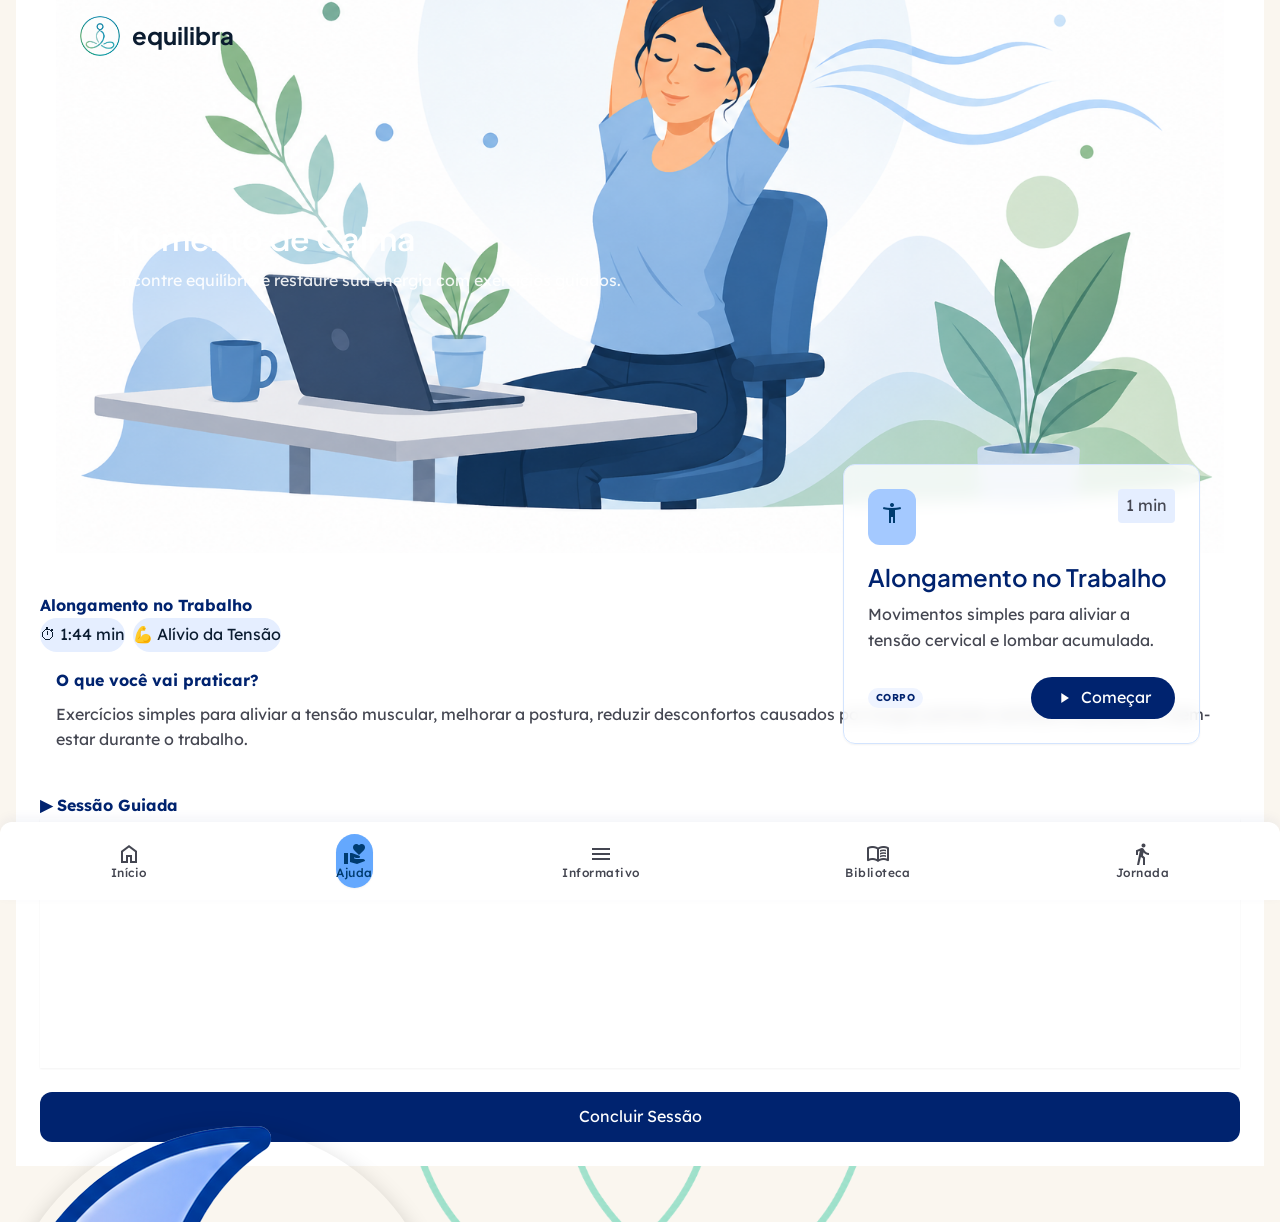
==== pages/ajuda.html @ ec74b22a "Versão inicial do Equilibra User" ====
﻿<!DOCTYPE html><html lang="pt-BR"><head>
<meta charset="utf-8">
<meta content="width=device-width, initial-scale=1.0" name="viewport">
<title>equilibra - Ajuda</title>
<script src="https://cdn.tailwindcss.com?plugins=forms,container-queries"></script>
<script src="https://cdn.jsdelivr.net/npm/@supabase/supabase-js@2"></script>
<script src="../scripts/supabase.js"></script>
<link href="https://fonts.googleapis.com/css2?family=Plus+Jakarta+Sans:wght@600;700;800&amp;family=Lexend:wght@400;500;600&amp;display=swap" rel="stylesheet">
<link href="https://fonts.googleapis.com/css2?family=Material+Symbols+Outlined:wght,FILL@100..700,0..1&amp;display=swap" rel="stylesheet">
<link href="../styles/dark-mode.css" rel="stylesheet"/>
<link href="https://fonts.googleapis.com/css2?family=Material+Symbols+Outlined:wght,FILL@100..700,0..1&amp;display=swap" rel="stylesheet">
<script id="tailwind-config">
        tailwind.config = {
          darkMode: "class",
          theme: {
            extend: {
              "colors": {
                      "on-tertiary-container": "#a8adb1",
                      "error": "#ba1a1a",
                      "tertiary-container": "#3c4144",
                      "error-container": "#ffdad6",
                      "surface-container-low": "#eff4ff",
                      "outline-variant": "#c5c5d3",
                      "on-primary-container": "#90a8ff",
                      "on-secondary-fixed-variant": "#004883",
                      "on-tertiary-fixed-variant": "#43474b",
                      "background": "#f8f9ff",
                      "surface-container-highest": "#d3e4fe",
                      "on-tertiary-fixed": "#171c1f",
                      "on-primary-fixed": "#00164e",
                      "on-secondary-container": "#003c70",
                      "tertiary-fixed": "#dfe3e7",
                      "inverse-on-surface": "#eaf1ff",
                      "on-surface": "#0b1c30",
                      "on-primary": "#ffffff",
                      "surface-container": "#e5eeff",
                      "secondary": "#0060ac",
                      "surface-variant": "#d3e4fe",
                      "secondary-fixed": "#d4e3ff",
                      "on-error-container": "#93000a",
                      "inverse-primary": "#b6c4ff",
                      "surface-container-high": "#dce9ff",
                      "surface-tint": "#4059aa",
                      "surface": "#f8f9ff",
                      "on-background": "#0b1c30",
                      "secondary-container": "#64a8fe",
                      "inverse-surface": "#213145",
                      "secondary-fixed-dim": "#a4c9ff",
                      "surface-bright": "#f8f9ff",
                      "primary": "#00236f",
                      "on-error": "#ffffff",
                      "primary-fixed": "#dce1ff",
                      "outline": "#757682",
                      "on-primary-fixed-variant": "#264191",
                      "tertiary": "#262b2e",
                      "tertiary-fixed-dim": "#c3c7cb",
                      "on-surface-variant": "#444651",
                      "primary-fixed-dim": "#b6c4ff",
                      "on-secondary": "#ffffff",
                      "on-tertiary": "#ffffff",
                      "primary-container": "#1e3a8a",
                      "surface-dim": "#cbdbf5",
                      "on-secondary-fixed": "#001c39",
                      "surface-container-lowest": "#ffffff"
              },
              "borderRadius": {
                      "DEFAULT": "0.25rem",
                      "lg": "0.5rem",
                      "xl": "0.75rem",
                      "full": "9999px"
              },
              "spacing": {
                      "stack-md": "24px",
                      "stack-lg": "48px",
                      "stack-sm": "12px",
                      "gutter": "24px",
                      "unit": "8px",
                      "margin-mobile": "16px",
                      "container-max-width": "1200px",
                      "margin-desktop": "40px"
              },
              "fontFamily": {
                      "headline-xl": ["Plus Jakarta Sans"],
                      "body-sm": ["Lexend"],
                      "headline-md": ["Plus Jakarta Sans"],
                      "body-md": ["Lexend"],
                      "label-md": ["Lexend"],
                      "body-lg": ["Lexend"],
                      "label-sm": ["Lexend"],
                      "headline-lg": ["Plus Jakarta Sans"]
              },
              "fontSize": {
                      "headline-xl": ["40px", {"lineHeight": "1.2", "fontWeight": "700"}],
                      "body-sm": ["14px", {"lineHeight": "1.5", "fontWeight": "400"}],
                      "headline-md": ["24px", {"lineHeight": "1.4", "fontWeight": "600"}],
                      "body-md": ["16px", {"lineHeight": "1.6", "fontWeight": "400"}],
                      "label-md": ["14px", {"lineHeight": "1.2", "letterSpacing": "0.02em", "fontWeight": "500"}],
                      "body-lg": ["18px", {"lineHeight": "1.6", "fontWeight": "400"}],
                      "label-sm": ["12px", {"lineHeight": "1.2", "letterSpacing": "0.04em", "fontWeight": "500"}],
                      "headline-lg": ["32px", {"lineHeight": "1.3", "fontWeight": "600"}]
              }
            },
          },
        }
        
        function openVideoModal() {

        document
            .getElementById("videoModal")
            .classList.remove("hidden");
    }

    function closeVideoModal() {

        document
            .getElementById("videoModal")
            .classList.add("hidden");
    }
 function openMeditacaoModal() {

    document
        .getElementById("meditacaoModal")
        .classList.remove("hidden");
}

function closeMeditacaoModal() {

    document
        .getElementById("meditacaoModal")
        .classList.add("hidden");
}

let breathingInterval;
let currentTechnique = null;

function openBreathingModal() {

    document
        .getElementById("breathingModal")
        .classList.remove("hidden");
}

function closeBreathingModal() {

    document
        .getElementById("breathingModal")
        .classList.add("hidden");
}

function closeExerciseModal() {

    clearInterval(breathingInterval);

    document
        .getElementById("exerciseModal")
        .classList.add("hidden");

        openFeedbackModal();
}
function startTechnique(type) {

    currentTechnique = type;
    closeBreathingModal();

    document
        .getElementById("exerciseModal")
        .classList.remove("hidden");

    let phases = [];
    let title = "";
    let images = {};

    if (type === "diafragmatica") {

        title = "Exercício Diafragmático";

        phases = [

            { text: "Inspire", seconds: 3, scale: "scale-125" },

            { text: "Segure", seconds: 3, scale: "scale-125" },

            { text: "Expire", seconds: 6, scale: "scale-100" }

        ];

        images = {

            "Inspire": "../assets/imagens/inspire.png",

            "Segure": "../assets/imagens/inspire.png",

            "Expire": "../assets/imagens/expire.png"

        };
    }

    if (type === "kumbhaka") {

        title = "Kumbhaka";

        phases = [

            { text: "Inspire", seconds: 4, scale: "scale-125" },

            { text: "Segure", seconds: 16, scale: "scale-125" },

            { text: "Expire", seconds: 8, scale: "scale-100" }

        ];

        images = {

            "Inspire": "../assets/imagens/kumbhaka-inspire.png",

            "Segure": "../assets/imagens/kumbhaka-segure.png",

            "Expire": "../assets/imagens/kumbhaka-expire.png"

        };
    }

    if (type === "narinas") {

        title = "Narinas Alternadas";

        phases = [

            { text: "Narina Esquerda", seconds: 4, scale: "scale-125" },

            { text: "Segure", seconds: 4, scale: "scale-125" },

            { text: "Narina Direita", seconds: 4, scale: "scale-100" }

        ];

        images = {

            "Narina Esquerda": "../assets/imagens/narina-esquerda.png",

            "Segure": "../assets/imagens/narina-segure.png",

            "Narina Direita": "../assets/imagens/narina-direita.png"

        };
    }

    document
        .getElementById("exerciseTitle")
        .innerText = title;

    runBreathing(phases, images);
}
const breathingImages = {

    "Inspire": "../assets/imagens/inspire.png",

    "Expire": "../assets/imagens/expire.png",

    "Segure": "../assets/imagens/segure.png",

    "Narina Esquerda": "../assets/imagens/narina-esquerda.png",

    "Narina Direita": "../assets/imagens/narina-direita.png"

};
function runBreathing(phases, images) {

    clearInterval(breathingInterval);

    const counter =
        document.getElementById("breathingCounter");

    const instruction =
        document.getElementById("breathingInstruction");

    const circle =
        document.getElementById("breathingCircle");

    const image =
        document.getElementById("breathingImage");

    let phaseIndex = 0;
    let timeLeft = phases[0].seconds;

    instruction.innerText =
        phases[0].text;

    counter.innerText =
        timeLeft;

    image.src =
        images[phases[0].text];

    image.style.opacity = "1";

    breathingInterval =
        setInterval(() => {

            timeLeft--;

            counter.innerText =
                timeLeft;

            if (timeLeft <= 0) {

                phaseIndex =
                    (phaseIndex + 1) % phases.length;

                const phase =
                    phases[phaseIndex];

                instruction.innerText =
                    phase.text;

                counter.innerText =
                    phase.seconds;

                timeLeft =
                    phase.seconds;

                circle.className =
                    `w-40 h-40 mx-auto rounded-full border-4 border-primary bg-primary/10 flex items-center justify-center transition-all duration-1000 ${phase.scale}`;

                image.style.opacity = "0";

                setTimeout(() => {

                    image.src =
                        images[phase.text];

                    if (phase.text === "Expire") {

                        image.style.transform =
                            "scale(0.95)";
                    }

                    else if (phase.text === "Narina Esquerda") {

                        image.style.transform =
                            "translateX(-10px) scale(1.05)";
                    }

                    else if (phase.text === "Narina Direita") {

                        image.style.transform =
                            "translateX(10px) scale(1.05)";
                    }

                    else {

                        image.style.transform =
                            "scale(1.08)";
                    }

                    image.style.opacity = "1";

                }, 300);
            }

        }, 1000);
}
function closeTechniqueInfoModal() {

    document
        .getElementById("techniqueInfoModal")
        .classList.add("hidden");
}
function openTechniqueInfo(type) {

    const modal =
        document.getElementById("techniqueInfoModal");

    const image =
        document.getElementById("techniqueImage");

    const title =
        document.getElementById("techniqueTitle");

    const benefits =
        document.getElementById("techniqueBenefits");

    const steps =
        document.getElementById("techniqueSteps");

    const button =
        document.getElementById("startTechniqueBtn");

    if (type === "diafragmatica") {

        image.src =
            "../assets/imagens/diafragmatica-capa.png";

        title.innerText =
            "Exercício Diafragmático";

        benefits.innerHTML = `
            <strong>Benefícios</strong><br>
            • Reduz ansiedade<br>
            • Promove relaxamento<br>
            • Auxilia no controle emocional
        `;

        steps.innerHTML = `
            <strong>Como fazer:</strong><br><br>

            1. Sente-se confortavelmente.<br>
            2. Coloque as mãos sobre o abdômen.<br>
            3. Inspire expandindo o abdômen.<br>
            4. Expire lentamente.
        `;
    }

    if (type === "narinas") {

        image.src =
            "../assets/imagens/narina-capa.png";

        title.innerText =
            "Narinas Alternadas";

        benefits.innerHTML = `
            <strong>Benefícios</strong><br>
            • Melhora concentração<br>
            • Promove equilíbrio emocional<br>
            • Reduz tensão mental
        `;

        steps.innerHTML = `
            <strong>Como fazer:</strong><br><br>

            1. Feche uma narina.<br>
            2. Inspire pela outra.<br>
            3. Segure o ar.<br>
            4. Alterne as narinas.
        `;
    }

    if (type === "kumbhaka") {

        image.src =
            "../assets/imagens/kumbhaka-capa.png";

        title.innerText =
            "Kumbhaka";

        benefits.innerHTML = `
            <strong>Benefícios</strong><br>
            • Aumenta foco<br>
            • Desenvolve autocontrole<br>
            • Relaxamento profundo<br>
            • Proporciona tranquilização do sistema
                nervoso e da frequência cardíaca, além
                de proporcionar calma e
                harmonização consigo mesmo.
        `;

        steps.innerHTML = `
            <strong>Como fazer:</strong><br><br>

            1. Inspire profundamente.<br>
            2. Retenha o ar.<br>
            3. Expire lentamente.
        `;
    }

    button.onclick = () => {

        closeTechniqueInfoModal();

        startTechnique(type);
    };

    modal.classList.remove("hidden");
}
function openFeedbackModal() {

    document
        .getElementById("feedbackModal")
        .classList.remove("hidden");
}

function closeFeedbackModal() {

    document
        .getElementById("feedbackModal")
        .classList.add("hidden");
}

function showFeedbackResult(type) {

    closeFeedbackModal();

    const title =
        document.getElementById("feedbackTitle");

    const message =
        document.getElementById("feedbackMessage");

    const buttons =
        document.getElementById("feedbackButtons");

    if (type === "melhor") {

        title.innerText =
            "Que bom!";

        message.innerText =
            "Ficamos felizes que a atividade tenha ajudado. Continue utilizando as técnicas sempre que precisar.";

        buttons.innerHTML = `
            <button
                onclick="closeFeedbackResultModal()"
                class="w-full bg-primary text-white py-3 rounded-xl">

                Encerrar

            </button>
        `;
    }

    if (type === "parcial") {

        title.innerText =
            "Houve uma melhora";

        message.innerText =
            "Deseja repetir esta técnica para aprofundar o relaxamento?";

        buttons.innerHTML = `
            <div class="flex gap-3">

                <button
                    onclick="closeFeedbackResultModal()"
                    class="flex-1 border border-primary text-primary py-3 rounded-xl">

                    Encerrar

                </button>

                <button
                    onclick="repeatExercise()"
                    class="flex-1 bg-primary text-white py-3 rounded-xl">

                    Repetir

                </button>

            </div>
        `;
    }

    if (type === "nao") {

    title.innerText =
        "Atividade Recomendada";

    let recommendationTitle = "";
    let recommendationText = "";
    let recommendationButton = "";

    if (currentTechnique === "diafragmatica") {

        recommendationTitle =
            "Narinas Alternadas";

        recommendationText =
            "Esta técnica auxilia no equilíbrio emocional e na concentração.";

        recommendationButton =
            "Iniciar Narinas Alternadas";
    }

    else if (currentTechnique === "narinas") {

        recommendationTitle =
            "Kumbhaka";

        recommendationText =
            "A retenção consciente da respiração pode ajudar a aumentar o foco e promover relaxamento.";

        recommendationButton =
            "Iniciar Kumbhaka";
    }

    else if (currentTechnique === "kumbhaka") {

        recommendationTitle =
            "Meditação Rápida";

        recommendationText =
            "Uma sessão guiada pode ajudar a restaurar a calma e reduzir pensamentos acelerados.";

        recommendationButton =
            "Iniciar Meditação";
    }

    message.innerHTML = `
        <strong>${recommendationTitle}</strong>
        <br><br>
        ${recommendationText}
    `;

    buttons.innerHTML = `
        <button
            onclick="openSuggestedTechnique()"
            class="w-full bg-primary text-white py-3 rounded-xl">

            ${recommendationButton}

        </button>
    `;
}

    document
        .getElementById("feedbackResultModal")
        .classList.remove("hidden");
}
    

function closeFeedbackResultModal() {

    document
        .getElementById("feedbackResultModal")
        .classList.add("hidden");
}

function repeatExercise() {

    closeFeedbackResultModal();

    if (currentTechnique) {

        startTechnique(currentTechnique);

    }
}
function openSuggestedTechnique() {

    closeFeedbackResultModal();

    if (currentTechnique === "diafragmatica") {

        startTechnique("narinas");

    }

    else if (currentTechnique === "narinas") {

        startTechnique("kumbhaka");

    }

    else if (currentTechnique === "kumbhaka") {

        openMeditacaoModal();

    }
const stars =
    document.querySelectorAll(".star");

const ratingText =
    document.getElementById("ratingText");

let rating = 0;

const textos = {

    1:"Muito ruim",

    2:"Ruim",

    3:"Regular",

    4:"Bom",

    5:"Excelente"

};

stars.forEach(star=>{

    star.addEventListener("click",()=>{

        rating =
            Number(
                star.dataset.rating
            );

        stars.forEach(s=>{

            s.classList.remove("active");

        });

        stars.forEach(s=>{

            if(
                Number(s.dataset.rating)<=rating
            ){

                s.classList.add("active");

            }

        });

        ratingText.innerHTML=
            `Você avaliou este exercício com <strong>${rating}</strong> estrela(s): <strong>${textos[rating]}</strong>.`;

    });

});
}
</script>
<style>
        .material-symbols-outlined {
            font-variation-settings: 'FILL' 0, 'wght' 400, 'GRAD' 0, 'opsz' 24;
        }
        body {
            background-color: #FAF6EF;
            color: #0b1c30;
        }
        .glass-card {
            background: rgba(255, 255, 255, 0.8);
            backdrop-filter: blur(8px);
            border: 1px solid rgba(211, 228, 254, 0.5);
        }
        .star{

    font-size:38px;

    cursor:pointer;

    color:#d1d5db;

    transition:.25s;

}

.star:hover{

    transform:scale(1.15);

}

.star.active{

    color:#fbbf24;

}
    </style>
<style>
    body {
      min-height: max(884px, 100dvh);
    }
  </style>
<style>*, ::before, ::after{--tw-border-spacing-x:0;--tw-border-spacing-y:0;--tw-translate-x:0;--tw-translate-y:0;--tw-rotate:0;--tw-skew-x:0;--tw-skew-y:0;--tw-scale-x:1;--tw-scale-y:1;--tw-pan-x: ;--tw-pan-y: ;--tw-pinch-zoom: ;--tw-scroll-snap-strictness:proximity;--tw-gradient-from-position: ;--tw-gradient-via-position: ;--tw-gradient-to-position: ;--tw-ordinal: ;--tw-slashed-zero: ;--tw-numeric-figure: ;--tw-numeric-spacing: ;--tw-numeric-fraction: ;--tw-ring-inset: ;--tw-ring-offset-width:0px;--tw-ring-offset-color:#fff;--tw-ring-color:rgb(59 130 246 / 0.5);--tw-ring-offset-shadow:0 0 #0000;--tw-ring-shadow:0 0 #0000;--tw-shadow:0 0 #0000;--tw-shadow-colored:0 0 #0000;--tw-blur: ;--tw-brightness: ;--tw-contrast: ;--tw-grayscale: ;--tw-hue-rotate: ;--tw-invert: ;--tw-saturate: ;--tw-sepia: ;--tw-drop-shadow: ;--tw-backdrop-blur: ;--tw-backdrop-brightness: ;--tw-backdrop-contrast: ;--tw-backdrop-grayscale: ;--tw-backdrop-hue-rotate: ;--tw-backdrop-invert: ;--tw-backdrop-opacity: ;--tw-backdrop-saturate: ;--tw-backdrop-sepia: ;--tw-contain-size: ;--tw-contain-layout: ;--tw-contain-paint: ;--tw-contain-style: }::backdrop{--tw-border-spacing-x:0;--tw-border-spacing-y:0;--tw-translate-x:0;--tw-translate-y:0;--tw-rotate:0;--tw-skew-x:0;--tw-skew-y:0;--tw-scale-x:1;--tw-scale-y:1;--tw-pan-x: ;--tw-pan-y: ;--tw-pinch-zoom: ;--tw-scroll-snap-strictness:proximity;--tw-gradient-from-position: ;--tw-gradient-via-position: ;--tw-gradient-to-position: ;--tw-ordinal: ;--tw-slashed-zero: ;--tw-numeric-figure: ;--tw-numeric-spacing: ;--tw-numeric-fraction: ;--tw-ring-inset: ;--tw-ring-offset-width:0px;--tw-ring-offset-color:#fff;--tw-ring-color:rgb(59 130 246 / 0.5);--tw-ring-offset-shadow:0 0 #0000;--tw-ring-shadow:0 0 #0000;--tw-shadow:0 0 #0000;--tw-shadow-colored:0 0 #0000;--tw-blur: ;--tw-brightness: ;--tw-contrast: ;--tw-grayscale: ;--tw-hue-rotate: ;--tw-invert: ;--tw-saturate: ;--tw-sepia: ;--tw-drop-shadow: ;--tw-backdrop-blur: ;--tw-backdrop-brightness: ;--tw-backdrop-contrast: ;--tw-backdrop-grayscale: ;--tw-backdrop-hue-rotate: ;--tw-backdrop-invert: ;--tw-backdrop-opacity: ;--tw-backdrop-saturate: ;--tw-backdrop-sepia: ;--tw-contain-size: ;--tw-contain-layout: ;--tw-contain-paint: ;--tw-contain-style: }/* ! tailwindcss v3.4.17 | MIT License | https://tailwindcss.com */*,::after,::before{box-sizing:border-box;border-width:0;border-style:solid;border-color:#e5e7eb}::after,::before{--tw-content:''}:host,html{line-height:1.5;-webkit-text-size-adjust:100%;-moz-tab-size:4;tab-size:4;font-family:ui-sans-serif, system-ui, sans-serif, "Apple Color Emoji", "Segoe UI Emoji", "Segoe UI Symbol", "Noto Color Emoji";font-feature-settings:normal;font-variation-settings:normal;-webkit-tap-highlight-color:transparent}body{margin:0;line-height:inherit}hr{height:0;color:inherit;border-top-width:1px}abbr:where([title]){-webkit-text-decoration:underline dotted;text-decoration:underline dotted}h1,h2,h3,h4,h5,h6{font-size:inherit;font-weight:inherit}a{color:inherit;text-decoration:inherit}b,strong{font-weight:bolder}code,kbd,pre,samp{font-family:ui-monospace, SFMono-Regular, Menlo, Monaco, Consolas, "Liberation Mono", "Courier New", monospace;font-feature-settings:normal;font-variation-settings:normal;font-size:1em}small{font-size:80%}sub,sup{font-size:75%;line-height:0;position:relative;vertical-align:baseline}sub{bottom:-.25em}sup{top:-.5em}table{text-indent:0;border-color:inherit;border-collapse:collapse}button,input,optgroup,select,textarea{font-family:inherit;font-feature-settings:inherit;font-variation-settings:inherit;font-size:100%;font-weight:inherit;line-height:inherit;letter-spacing:inherit;color:inherit;margin:0;padding:0}button,select{text-transform:none}button,input:where([type=button]),input:where([type=reset]),input:where([type=submit]){-webkit-appearance:button;background-color:transparent;background-image:none}:-moz-focusring{outline:auto}:-moz-ui-invalid{box-shadow:none}progress{vertical-align:baseline}::-webkit-inner-spin-button,::-webkit-outer-spin-button{height:auto}[type=search]{-webkit-appearance:textfield;outline-offset:-2px}::-webkit-search-decoration{-webkit-appearance:none}::-webkit-file-upload-button{-webkit-appearance:button;font:inherit}summary{display:list-item}blockquote,dd,dl,figure,h1,h2,h3,h4,h5,h6,hr,p,pre{margin:0}fieldset{margin:0;padding:0}legend{padding:0}menu,ol,ul{list-style:none;margin:0;padding:0}dialog{padding:0}textarea{resize:vertical}input::placeholder,textarea::placeholder{opacity:1;color:#9ca3af}[role=button],button{cursor:pointer}:disabled{cursor:default}audio,canvas,embed,iframe,img,object,svg,video{display:block;vertical-align:middle}img,video{max-width:100%;height:auto}[hidden]:where(:not([hidden=until-found])){display:none}[type='text'],input:where(:not([type])),[type='email'],[type='url'],[type='password'],[type='number'],[type='date'],[type='datetime-local'],[type='month'],[type='search'],[type='tel'],[type='time'],[type='week'],[multiple],textarea,select{-webkit-appearance:none;appearance:none;background-color:#fff;border-color:#6b7280;border-width:1px;border-radius:0px;padding-top:0.5rem;padding-right:0.75rem;padding-bottom:0.5rem;padding-left:0.75rem;font-size:1rem;line-height:1.5rem;--tw-shadow:0 0 #0000;}[type='text']:focus, input:where(:not([type])):focus, [type='email']:focus, [type='url']:focus, [type='password']:focus, [type='number']:focus, [type='date']:focus, [type='datetime-local']:focus, [type='month']:focus, [type='search']:focus, [type='tel']:focus, [type='time']:focus, [type='week']:focus, [multiple]:focus, textarea:focus, select:focus{outline:2px solid transparent;outline-offset:2px;--tw-ring-inset:var(--tw-empty,/*!*/ /*!*/);--tw-ring-offset-width:0px;--tw-ring-offset-color:#fff;--tw-ring-color:#2563eb;--tw-ring-offset-shadow:var(--tw-ring-inset) 0 0 0 var(--tw-ring-offset-width) var(--tw-ring-offset-color);--tw-ring-shadow:var(--tw-ring-inset) 0 0 0 calc(1px + var(--tw-ring-offset-width)) var(--tw-ring-color);box-shadow:var(--tw-ring-offset-shadow), var(--tw-ring-shadow), var(--tw-shadow);border-color:#2563eb}input::placeholder,textarea::placeholder{color:#6b7280;opacity:1}::-webkit-datetime-edit-fields-wrapper{padding:0}::-webkit-date-and-time-value{min-height:1.5em;text-align:inherit}::-webkit-datetime-edit{display:inline-flex}::-webkit-datetime-edit,::-webkit-datetime-edit-year-field,::-webkit-datetime-edit-month-field,::-webkit-datetime-edit-day-field,::-webkit-datetime-edit-hour-field,::-webkit-datetime-edit-minute-field,::-webkit-datetime-edit-second-field,::-webkit-datetime-edit-millisecond-field,::-webkit-datetime-edit-meridiem-field{padding-top:0;padding-bottom:0}select{background-image:url("data:image/svg+xml,%3csvg xmlns='http://www.w3.org/2000/svg' fill='none' viewBox='0 0 20 20'%3e%3cpath stroke='%236b7280' stroke-linecap='round' stroke-linejoin='round' stroke-width='1.5' d='M6 8l4 4 4-4'/%3e%3c/svg%3e");background-position:right 0.5rem center;background-repeat:no-repeat;background-size:1.5em 1.5em;padding-right:2.5rem;print-color-adjust:exact}[multiple],[size]:where(select:not([size="1"])){background-image:initial;background-position:initial;background-repeat:unset;background-size:initial;padding-right:0.75rem;print-color-adjust:unset}[type='checkbox'],[type='radio']{-webkit-appearance:none;appearance:none;padding:0;print-color-adjust:exact;display:inline-block;vertical-align:middle;background-origin:border-box;-webkit-user-select:none;user-select:none;flex-shrink:0;height:1rem;width:1rem;color:#2563eb;background-color:#fff;border-color:#6b7280;border-width:1px;--tw-shadow:0 0 #0000}[type='checkbox']{border-radius:0px}[type='radio']{border-radius:100%}[type='checkbox']:focus,[type='radio']:focus{outline:2px solid transparent;outline-offset:2px;--tw-ring-inset:var(--tw-empty,/*!*/ /*!*/);--tw-ring-offset-width:2px;--tw-ring-offset-color:#fff;--tw-ring-color:#2563eb;--tw-ring-offset-shadow:var(--tw-ring-inset) 0 0 0 var(--tw-ring-offset-width) var(--tw-ring-offset-color);--tw-ring-shadow:var(--tw-ring-inset) 0 0 0 calc(2px + var(--tw-ring-offset-width)) var(--tw-ring-color);box-shadow:var(--tw-ring-offset-shadow), var(--tw-ring-shadow), var(--tw-shadow)}[type='checkbox']:checked,[type='radio']:checked{border-color:transparent;background-color:currentColor;background-size:100% 100%;background-position:center;background-repeat:no-repeat}[type='checkbox']:checked{background-image:url("data:image/svg+xml,%3csvg viewBox='0 0 16 16' fill='white' xmlns='http://www.w3.org/2000/svg'%3e%3cpath d='M12.207 4.793a1 1 0 010 1.414l-5 5a1 1 0 01-1.414 0l-2-2a1 1 0 011.414-1.414L6.5 9.086l4.293-4.293a1 1 0 011.414 0z'/%3e%3c/svg%3e");}@media (forced-colors: active) {[type='checkbox']:checked{-webkit-appearance:auto;appearance:auto}}[type='radio']:checked{background-image:url("data:image/svg+xml,%3csvg viewBox='0 0 16 16' fill='white' xmlns='http://www.w3.org/2000/svg'%3e%3ccircle cx='8' cy='8' r='3'/%3e%3c/svg%3e");}@media (forced-colors: active) {[type='radio']:checked{-webkit-appearance:auto;appearance:auto}}[type='checkbox']:checked:hover,[type='checkbox']:checked:focus,[type='radio']:checked:hover,[type='radio']:checked:focus{border-color:transparent;background-color:currentColor}[type='checkbox']:indeterminate{background-image:url("data:image/svg+xml,%3csvg xmlns='http://www.w3.org/2000/svg' fill='none' viewBox='0 0 16 16'%3e%3cpath stroke='white' stroke-linecap='round' stroke-linejoin='round' stroke-width='2' d='M4 8h8'/%3e%3c/svg%3e");border-color:transparent;background-color:currentColor;background-size:100% 100%;background-position:center;background-repeat:no-repeat;}@media (forced-colors: active) {[type='checkbox']:indeterminate{-webkit-appearance:auto;appearance:auto}}[type='checkbox']:indeterminate:hover,[type='checkbox']:indeterminate:focus{border-color:transparent;background-color:currentColor}[type='file']{background:unset;border-color:inherit;border-width:0;border-radius:0;padding:0;font-size:unset;line-height:inherit}[type='file']:focus{outline:1px solid ButtonText;outline:1px auto -webkit-focus-ring-color}.fixed{position:fixed}.absolute{position:absolute}.relative{position:relative}.inset-0{inset:0px}.bottom-0{bottom:0px}.left-0{left:0px}.left-3{left:0.75rem}.right-0{right:0px}.top-0{top:0px}.top-1\/2{top:50%}.z-0{z-index:0}.z-10{z-index:10}.z-50{z-index:50}.mx-auto{margin-left:auto;margin-right:auto}.mb-2{margin-bottom:0.5rem}.mb-4{margin-bottom:1rem}.mb-6{margin-bottom:1.5rem}.mb-stack-lg{margin-bottom:48px}.mb-stack-md{margin-bottom:24px}.mb-stack-sm{margin-bottom:12px}.mt-2{margin-top:0.5rem}.flex{display:flex}.grid{display:grid}.h-1\.5{height:0.375rem}.h-10{height:2.5rem}.h-16{height:4rem}.h-64{height:16rem}.h-full{height:100%}.w-10{width:2.5rem}.w-16{width:4rem}.w-full{width:100%}.max-w-container-max-width{max-width:1200px}.max-w-lg{max-width:32rem}.flex-shrink-0{flex-shrink:0}.flex-grow{flex-grow:1}.-translate-y-1\/2{--tw-translate-y:-50%;transform:translate(var(--tw-translate-x), var(--tw-translate-y)) rotate(var(--tw-rotate)) skewX(var(--tw-skew-x)) skewY(var(--tw-skew-y)) scaleX(var(--tw-scale-x)) scaleY(var(--tw-scale-y))}.cursor-pointer{cursor:pointer}.grid-cols-1{grid-template-columns:repeat(1, minmax(0, 1fr))}.flex-col{flex-direction:column}.items-start{align-items:flex-start}.items-center{align-items:center}.justify-center{justify-content:center}.justify-between{justify-content:space-between}.justify-around{justify-content:space-around}.gap-1{gap:0.25rem}.gap-2{gap:0.5rem}.gap-3{gap:0.75rem}.gap-4{gap:1rem}.gap-gutter{gap:24px}.gap-stack-sm{gap:12px}.overflow-hidden{overflow:hidden}.overflow-x-auto{overflow-x:auto}.rounded{border-radius:0.25rem}.rounded-full{border-radius:9999px}.rounded-lg{border-radius:0.5rem}.rounded-xl{border-radius:0.75rem}.rounded-t-xl{border-top-left-radius:0.75rem;border-top-right-radius:0.75rem}.border{border-width:1px}.border-outline-variant{--tw-border-opacity:1;border-color:rgb(197 197 211 / var(--tw-border-opacity, 1))}.border-surface-container{--tw-border-opacity:1;border-color:rgb(229 238 255 / var(--tw-border-opacity, 1))}.border-surface-container-highest{--tw-border-opacity:1;border-color:rgb(211 228 254 / var(--tw-border-opacity, 1))}.bg-background{--tw-bg-opacity:1;background-color:rgb(248 249 255 / var(--tw-bg-opacity, 1))}.bg-black\/20{background-color:rgb(0 0 0 / 0.2)}.bg-primary{--tw-bg-opacity:1;background-color:rgb(0 35 111 / var(--tw-bg-opacity, 1))}.bg-secondary{--tw-bg-opacity:1;background-color:rgb(0 96 172 / var(--tw-bg-opacity, 1))}.bg-secondary-container{--tw-bg-opacity:1;background-color:rgb(100 168 254 / var(--tw-bg-opacity, 1))}.bg-secondary-fixed{--tw-bg-opacity:1;background-color:rgb(212 227 255 / var(--tw-bg-opacity, 1))}.bg-secondary-fixed-dim{--tw-bg-opacity:1;background-color:rgb(164 201 255 / var(--tw-bg-opacity, 1))}.bg-surface-container{--tw-bg-opacity:1;background-color:rgb(229 238 255 / var(--tw-bg-opacity, 1))}.bg-surface-container-highest{--tw-bg-opacity:1;background-color:rgb(211 228 254 / var(--tw-bg-opacity, 1))}.bg-surface-container-low{--tw-bg-opacity:1;background-color:rgb(239 244 255 / var(--tw-bg-opacity, 1))}.bg-surface-container-lowest{--tw-bg-opacity:1;background-color:rgb(255 255 255 / var(--tw-bg-opacity, 1))}.bg-white{--tw-bg-opacity:1;background-color:rgb(255 255 255 / var(--tw-bg-opacity, 1))}.bg-gradient-to-r{background-image:linear-gradient(to right, var(--tw-gradient-stops))}.from-primary\/40{--tw-gradient-from:rgb(0 35 111 / 0.4) var(--tw-gradient-from-position);--tw-gradient-to:rgb(0 35 111 / 0) var(--tw-gradient-to-position);--tw-gradient-stops:var(--tw-gradient-from), var(--tw-gradient-to)}.to-transparent{--tw-gradient-to:transparent var(--tw-gradient-to-position)}.object-cover{object-fit:cover}.p-2{padding:0.5rem}.p-3{padding:0.75rem}.p-4{padding:1rem}.p-6{padding:1.5rem}.p-8{padding:2rem}.px-2{padding-left:0.5rem;padding-right:0.5rem}.px-4{padding-left:1rem;padding-right:1rem}.px-6{padding-left:1.5rem;padding-right:1.5rem}.px-margin-mobile{padding-left:16px;padding-right:16px}.py-0\.5{padding-top:0.125rem;padding-bottom:0.125rem}.py-1{padding-top:0.25rem;padding-bottom:0.25rem}.py-2{padding-top:0.5rem;padding-bottom:0.5rem}.py-3{padding-top:0.75rem;padding-bottom:0.75rem}.py-4{padding-top:1rem;padding-bottom:1rem}.pb-2{padding-bottom:0.5rem}.pb-24{padding-bottom:6rem}.pl-10{padding-left:2.5rem}.pr-4{padding-right:1rem}.pt-24{padding-top:6rem}.font-body-lg{font-family:Lexend}.font-body-md{font-family:Lexend}.font-body-sm{font-family:Lexend}.font-headline-lg{font-family:Plus Jakarta Sans}.font-headline-md{font-family:Plus Jakarta Sans}.font-label-md{font-family:Lexend}.font-label-sm{font-family:Lexend}.text-\[10px\]{font-size:10px}.text-\[18px\]{font-size:18px}.text-body-md{font-size:16px;line-height:1.6;font-weight:400}.text-headline-lg{font-size:32px;line-height:1.3;font-weight:600}.text-headline-md{font-size:24px;line-height:1.4;font-weight:600}.text-label-sm{font-size:12px;line-height:1.2;letter-spacing:0.04em;font-weight:500}.font-bold{font-weight:700}.uppercase{text-transform:uppercase}.tracking-wider{letter-spacing:0.05em}.text-on-primary{--tw-text-opacity:1;color:rgb(255 255 255 / var(--tw-text-opacity, 1))}.text-on-secondary-container{--tw-text-opacity:1;color:rgb(0 60 112 / var(--tw-text-opacity, 1))}.text-on-secondary-fixed-variant{--tw-text-opacity:1;color:rgb(0 72 131 / var(--tw-text-opacity, 1))}.text-on-surface{--tw-text-opacity:1;color:rgb(11 28 48 / var(--tw-text-opacity, 1))}.text-on-surface-variant{--tw-text-opacity:1;color:rgb(68 70 81 / var(--tw-text-opacity, 1))}.text-outline{--tw-text-opacity:1;color:rgb(117 118 130 / var(--tw-text-opacity, 1))}.text-primary{--tw-text-opacity:1;color:rgb(0 35 111 / var(--tw-text-opacity, 1))}.text-white{--tw-text-opacity:1;color:rgb(255 255 255 / var(--tw-text-opacity, 1))}.opacity-0{opacity:0}.opacity-90{opacity:0.9}.shadow-\[0_-4px_12px_rgba\(0\2c 35\2c 111\2c 0\.05\)\]{--tw-shadow:0 -4px 12px rgba(0,35,111,0.05);--tw-shadow-colored:0 -4px 12px var(--tw-shadow-color);box-shadow:var(--tw-ring-offset-shadow, 0 0 #0000), var(--tw-ring-shadow, 0 0 #0000), var(--tw-shadow)}.shadow-sm{--tw-shadow:0 1px 2px 0 rgb(0 0 0 / 0.05);--tw-shadow-colored:0 1px 2px 0 var(--tw-shadow-color);box-shadow:var(--tw-ring-offset-shadow, 0 0 #0000), var(--tw-ring-shadow, 0 0 #0000), var(--tw-shadow)}.outline-none{outline:2px solid transparent;outline-offset:2px}.transition-all{transition-property:all;transition-timing-function:cubic-bezier(0.4, 0, 0.2, 1);transition-duration:150ms}.transition-colors{transition-property:color, background-color, border-color, fill, stroke, -webkit-text-decoration-color;transition-property:color, background-color, border-color, text-decoration-color, fill, stroke;transition-property:color, background-color, border-color, text-decoration-color, fill, stroke, -webkit-text-decoration-color;transition-timing-function:cubic-bezier(0.4, 0, 0.2, 1);transition-duration:150ms}.transition-opacity{transition-property:opacity;transition-timing-function:cubic-bezier(0.4, 0, 0.2, 1);transition-duration:150ms}.duration-150{transition-duration:150ms}.duration-200{transition-duration:200ms}.placeholder\:text-outline\/60::placeholder{color:rgb(117 118 130 / 0.6)}.hover\:bg-surface-container-high:hover{--tw-bg-opacity:1;background-color:rgb(220 233 255 / var(--tw-bg-opacity, 1))}.hover\:bg-surface-container-low:hover{--tw-bg-opacity:1;background-color:rgb(239 244 255 / var(--tw-bg-opacity, 1))}.hover\:text-primary:hover{--tw-text-opacity:1;color:rgb(0 35 111 / var(--tw-text-opacity, 1))}.focus\:border-secondary:focus{--tw-border-opacity:1;border-color:rgb(0 96 172 / var(--tw-border-opacity, 1))}.focus\:ring-2:focus{--tw-ring-offset-shadow:var(--tw-ring-inset) 0 0 0 var(--tw-ring-offset-width) var(--tw-ring-offset-color);--tw-ring-shadow:var(--tw-ring-inset) 0 0 0 calc(2px + var(--tw-ring-offset-width)) var(--tw-ring-color);box-shadow:var(--tw-ring-offset-shadow), var(--tw-ring-shadow), var(--tw-shadow, 0 0 #0000)}.focus\:ring-secondary-container:focus{--tw-ring-opacity:1;--tw-ring-color:rgb(100 168 254 / var(--tw-ring-opacity, 1))}.active\:scale-90:active{--tw-scale-x:.9;--tw-scale-y:.9;transform:translate(var(--tw-translate-x), var(--tw-translate-y)) rotate(var(--tw-rotate)) skewX(var(--tw-skew-x)) skewY(var(--tw-skew-y)) scaleX(var(--tw-scale-x)) scaleY(var(--tw-scale-y))}.active\:scale-95:active{--tw-scale-x:.95;--tw-scale-y:.95;transform:translate(var(--tw-translate-x), var(--tw-translate-y)) rotate(var(--tw-rotate)) skewX(var(--tw-skew-x)) skewY(var(--tw-skew-y)) scaleX(var(--tw-scale-x)) scaleY(var(--tw-scale-y))}.group:hover .group-hover\:bg-primary-container{--tw-bg-opacity:1;background-color:rgb(30 58 138 / var(--tw-bg-opacity, 1))}.group:hover .group-hover\:opacity-100{opacity:1}@media (min-width: 768px){.md\:h-80{height:20rem}.md\:w-64{width:16rem}.md\:w-auto{width:auto}.md\:grid-cols-2{grid-template-columns:repeat(2, minmax(0, 1fr))}.md\:flex-row{flex-direction:row}.md\:items-center{align-items:center}.md\:px-margin-desktop{padding-left:40px;padding-right:40px}}@media (min-width: 1024px){.lg\:grid-cols-3{grid-template-columns:repeat(3, minmax(0, 1fr))}}</style><style>*, ::before, ::after{--tw-border-spacing-x:0;--tw-border-spacing-y:0;--tw-translate-x:0;--tw-translate-y:0;--tw-rotate:0;--tw-skew-x:0;--tw-skew-y:0;--tw-scale-x:1;--tw-scale-y:1;--tw-pan-x: ;--tw-pan-y: ;--tw-pinch-zoom: ;--tw-scroll-snap-strictness:proximity;--tw-gradient-from-position: ;--tw-gradient-via-position: ;--tw-gradient-to-position: ;--tw-ordinal: ;--tw-slashed-zero: ;--tw-numeric-figure: ;--tw-numeric-spacing: ;--tw-numeric-fraction: ;--tw-ring-inset: ;--tw-ring-offset-width:0px;--tw-ring-offset-color:#fff;--tw-ring-color:rgb(59 130 246 / 0.5);--tw-ring-offset-shadow:0 0 #0000;--tw-ring-shadow:0 0 #0000;--tw-shadow:0 0 #0000;--tw-shadow-colored:0 0 #0000;--tw-blur: ;--tw-brightness: ;--tw-contrast: ;--tw-grayscale: ;--tw-hue-rotate: ;--tw-invert: ;--tw-saturate: ;--tw-sepia: ;--tw-drop-shadow: ;--tw-backdrop-blur: ;--tw-backdrop-brightness: ;--tw-backdrop-contrast: ;--tw-backdrop-grayscale: ;--tw-backdrop-hue-rotate: ;--tw-backdrop-invert: ;--tw-backdrop-opacity: ;--tw-backdrop-saturate: ;--tw-backdrop-sepia: ;--tw-contain-size: ;--tw-contain-layout: ;--tw-contain-paint: ;--tw-contain-style: }::backdrop{--tw-border-spacing-x:0;--tw-border-spacing-y:0;--tw-translate-x:0;--tw-translate-y:0;--tw-rotate:0;--tw-skew-x:0;--tw-skew-y:0;--tw-scale-x:1;--tw-scale-y:1;--tw-pan-x: ;--tw-pan-y: ;--tw-pinch-zoom: ;--tw-scroll-snap-strictness:proximity;--tw-gradient-from-position: ;--tw-gradient-via-position: ;--tw-gradient-to-position: ;--tw-ordinal: ;--tw-slashed-zero: ;--tw-numeric-figure: ;--tw-numeric-spacing: ;--tw-numeric-fraction: ;--tw-ring-inset: ;--tw-ring-offset-width:0px;--tw-ring-offset-color:#fff;--tw-ring-color:rgb(59 130 246 / 0.5);--tw-ring-offset-shadow:0 0 #0000;--tw-ring-shadow:0 0 #0000;--tw-shadow:0 0 #0000;--tw-shadow-colored:0 0 #0000;--tw-blur: ;--tw-brightness: ;--tw-contrast: ;--tw-grayscale: ;--tw-hue-rotate: ;--tw-invert: ;--tw-saturate: ;--tw-sepia: ;--tw-drop-shadow: ;--tw-backdrop-blur: ;--tw-backdrop-brightness: ;--tw-backdrop-contrast: ;--tw-backdrop-grayscale: ;--tw-backdrop-hue-rotate: ;--tw-backdrop-invert: ;--tw-backdrop-opacity: ;--tw-backdrop-saturate: ;--tw-backdrop-sepia: ;--tw-contain-size: ;--tw-contain-layout: ;--tw-contain-paint: ;--tw-contain-style: }/* ! tailwindcss v3.4.17 | MIT License | https://tailwindcss.com */*,::after,::before{box-sizing:border-box;border-width:0;border-style:solid;border-color:#e5e7eb}::after,::before{--tw-content:''}:host,html{line-height:1.5;-webkit-text-size-adjust:100%;-moz-tab-size:4;tab-size:4;font-family:ui-sans-serif, system-ui, sans-serif, "Apple Color Emoji", "Segoe UI Emoji", "Segoe UI Symbol", "Noto Color Emoji";font-feature-settings:normal;font-variation-settings:normal;-webkit-tap-highlight-color:transparent}body{margin:0;line-height:inherit}hr{height:0;color:inherit;border-top-width:1px}abbr:where([title]){-webkit-text-decoration:underline dotted;text-decoration:underline dotted}h1,h2,h3,h4,h5,h6{font-size:inherit;font-weight:inherit}a{color:inherit;text-decoration:inherit}b,strong{font-weight:bolder}code,kbd,pre,samp{font-family:ui-monospace, SFMono-Regular, Menlo, Monaco, Consolas, "Liberation Mono", "Courier New", monospace;font-feature-settings:normal;font-variation-settings:normal;font-size:1em}small{font-size:80%}sub,sup{font-size:75%;line-height:0;position:relative;vertical-align:baseline}sub{bottom:-.25em}sup{top:-.5em}table{text-indent:0;border-color:inherit;border-collapse:collapse}button,input,optgroup,select,textarea{font-family:inherit;font-feature-settings:inherit;font-variation-settings:inherit;font-size:100%;font-weight:inherit;line-height:inherit;letter-spacing:inherit;color:inherit;margin:0;padding:0}button,select{text-transform:none}button,input:where([type=button]),input:where([type=reset]),input:where([type=submit]){-webkit-appearance:button;background-color:transparent;background-image:none}:-moz-focusring{outline:auto}:-moz-ui-invalid{box-shadow:none}progress{vertical-align:baseline}::-webkit-inner-spin-button,::-webkit-outer-spin-button{height:auto}[type=search]{-webkit-appearance:textfield;outline-offset:-2px}::-webkit-search-decoration{-webkit-appearance:none}::-webkit-file-upload-button{-webkit-appearance:button;font:inherit}summary{display:list-item}blockquote,dd,dl,figure,h1,h2,h3,h4,h5,h6,hr,p,pre{margin:0}fieldset{margin:0;padding:0}legend{padding:0}menu,ol,ul{list-style:none;margin:0;padding:0}dialog{padding:0}textarea{resize:vertical}input::placeholder,textarea::placeholder{opacity:1;color:#9ca3af}[role=button],button{cursor:pointer}:disabled{cursor:default}audio,canvas,embed,iframe,img,object,svg,video{display:block;vertical-align:middle}img,video{max-width:100%;height:auto}[hidden]:where(:not([hidden=until-found])){display:none}[type='text'],input:where(:not([type])),[type='email'],[type='url'],[type='password'],[type='number'],[type='date'],[type='datetime-local'],[type='month'],[type='search'],[type='tel'],[type='time'],[type='week'],[multiple],textarea,select{-webkit-appearance:none;appearance:none;background-color:#fff;border-color:#6b7280;border-width:1px;border-radius:0px;padding-top:0.5rem;padding-right:0.75rem;padding-bottom:0.5rem;padding-left:0.75rem;font-size:1rem;line-height:1.5rem;--tw-shadow:0 0 #0000;}[type='text']:focus, input:where(:not([type])):focus, [type='email']:focus, [type='url']:focus, [type='password']:focus, [type='number']:focus, [type='date']:focus, [type='datetime-local']:focus, [type='month']:focus, [type='search']:focus, [type='tel']:focus, [type='time']:focus, [type='week']:focus, [multiple]:focus, textarea:focus, select:focus{outline:2px solid transparent;outline-offset:2px;--tw-ring-inset:var(--tw-empty,/*!*/ /*!*/);--tw-ring-offset-width:0px;--tw-ring-offset-color:#fff;--tw-ring-color:#2563eb;--tw-ring-offset-shadow:var(--tw-ring-inset) 0 0 0 var(--tw-ring-offset-width) var(--tw-ring-offset-color);--tw-ring-shadow:var(--tw-ring-inset) 0 0 0 calc(1px + var(--tw-ring-offset-width)) var(--tw-ring-color);box-shadow:var(--tw-ring-offset-shadow), var(--tw-ring-shadow), var(--tw-shadow);border-color:#2563eb}input::placeholder,textarea::placeholder{color:#6b7280;opacity:1}::-webkit-datetime-edit-fields-wrapper{padding:0}::-webkit-date-and-time-value{min-height:1.5em;text-align:inherit}::-webkit-datetime-edit{display:inline-flex}::-webkit-datetime-edit,::-webkit-datetime-edit-year-field,::-webkit-datetime-edit-month-field,::-webkit-datetime-edit-day-field,::-webkit-datetime-edit-hour-field,::-webkit-datetime-edit-minute-field,::-webkit-datetime-edit-second-field,::-webkit-datetime-edit-millisecond-field,::-webkit-datetime-edit-meridiem-field{padding-top:0;padding-bottom:0}select{background-image:url("data:image/svg+xml,%3csvg xmlns='http://www.w3.org/2000/svg' fill='none' viewBox='0 0 20 20'%3e%3cpath stroke='%236b7280' stroke-linecap='round' stroke-linejoin='round' stroke-width='1.5' d='M6 8l4 4 4-4'/%3e%3c/svg%3e");background-position:right 0.5rem center;background-repeat:no-repeat;background-size:1.5em 1.5em;padding-right:2.5rem;print-color-adjust:exact}[multiple],[size]:where(select:not([size="1"])){background-image:initial;background-position:initial;background-repeat:unset;background-size:initial;padding-right:0.75rem;print-color-adjust:unset}[type='checkbox'],[type='radio']{-webkit-appearance:none;appearance:none;padding:0;print-color-adjust:exact;display:inline-block;vertical-align:middle;background-origin:border-box;-webkit-user-select:none;user-select:none;flex-shrink:0;height:1rem;width:1rem;color:#2563eb;background-color:#fff;border-color:#6b7280;border-width:1px;--tw-shadow:0 0 #0000}[type='checkbox']{border-radius:0px}[type='radio']{border-radius:100%}[type='checkbox']:focus,[type='radio']:focus{outline:2px solid transparent;outline-offset:2px;--tw-ring-inset:var(--tw-empty,/*!*/ /*!*/);--tw-ring-offset-width:2px;--tw-ring-offset-color:#fff;--tw-ring-color:#2563eb;--tw-ring-offset-shadow:var(--tw-ring-inset) 0 0 0 var(--tw-ring-offset-width) var(--tw-ring-offset-color);--tw-ring-shadow:var(--tw-ring-inset) 0 0 0 calc(2px + var(--tw-ring-offset-width)) var(--tw-ring-color);box-shadow:var(--tw-ring-offset-shadow), var(--tw-ring-shadow), var(--tw-shadow)}[type='checkbox']:checked,[type='radio']:checked{border-color:transparent;background-color:currentColor;background-size:100% 100%;background-position:center;background-repeat:no-repeat}[type='checkbox']:checked{background-image:url("data:image/svg+xml,%3csvg viewBox='0 0 16 16' fill='white' xmlns='http://www.w3.org/2000/svg'%3e%3cpath d='M12.207 4.793a1 1 0 010 1.414l-5 5a1 1 0 01-1.414 0l-2-2a1 1 0 011.414-1.414L6.5 9.086l4.293-4.293a1 1 0 011.414 0z'/%3e%3c/svg%3e");}@media (forced-colors: active) {[type='checkbox']:checked{-webkit-appearance:auto;appearance:auto}}[type='radio']:checked{background-image:url("data:image/svg+xml,%3csvg viewBox='0 0 16 16' fill='white' xmlns='http://www.w3.org/2000/svg'%3e%3ccircle cx='8' cy='8' r='3'/%3e%3c/svg%3e");}@media (forced-colors: active) {[type='radio']:checked{-webkit-appearance:auto;appearance:auto}}[type='checkbox']:checked:hover,[type='checkbox']:checked:focus,[type='radio']:checked:hover,[type='radio']:checked:focus{border-color:transparent;background-color:currentColor}[type='checkbox']:indeterminate{background-image:url("data:image/svg+xml,%3csvg xmlns='http://www.w3.org/2000/svg' fill='none' viewBox='0 0 16 16'%3e%3cpath stroke='white' stroke-linecap='round' stroke-linejoin='round' stroke-width='2' d='M4 8h8'/%3e%3c/svg%3e");border-color:transparent;background-color:currentColor;background-size:100% 100%;background-position:center;background-repeat:no-repeat;}@media (forced-colors: active) {[type='checkbox']:indeterminate{-webkit-appearance:auto;appearance:auto}}[type='checkbox']:indeterminate:hover,[type='checkbox']:indeterminate:focus{border-color:transparent;background-color:currentColor}[type='file']{background:unset;border-color:inherit;border-width:0;border-radius:0;padding:0;font-size:unset;line-height:inherit}[type='file']:focus{outline:1px solid ButtonText;outline:1px auto -webkit-focus-ring-color}.fixed{position:fixed}.absolute{position:absolute}.relative{position:relative}.inset-0{inset:0px}.bottom-0{bottom:0px}.left-0{left:0px}.left-3{left:0.75rem}.right-0{right:0px}.top-0{top:0px}.top-1\/2{top:50%}.z-0{z-index:0}.z-10{z-index:10}.z-50{z-index:50}.mx-auto{margin-left:auto;margin-right:auto}.mb-2{margin-bottom:0.5rem}.mb-4{margin-bottom:1rem}.mb-6{margin-bottom:1.5rem}.mb-stack-lg{margin-bottom:48px}.mb-stack-md{margin-bottom:24px}.mb-stack-sm{margin-bottom:12px}.mt-2{margin-top:0.5rem}.flex{display:flex}.grid{display:grid}.h-1\.5{height:0.375rem}.h-10{height:2.5rem}.h-16{height:4rem}.h-64{height:16rem}.h-full{height:100%}.w-10{width:2.5rem}.w-16{width:4rem}.w-full{width:100%}.max-w-container-max-width{max-width:1200px}.max-w-lg{max-width:32rem}.flex-shrink-0{flex-shrink:0}.flex-grow{flex-grow:1}.-translate-y-1\/2{--tw-translate-y:-50%;transform:translate(var(--tw-translate-x), var(--tw-translate-y)) rotate(var(--tw-rotate)) skewX(var(--tw-skew-x)) skewY(var(--tw-skew-y)) scaleX(var(--tw-scale-x)) scaleY(var(--tw-scale-y))}.cursor-pointer{cursor:pointer}.grid-cols-1{grid-template-columns:repeat(1, minmax(0, 1fr))}.flex-col{flex-direction:column}.items-start{align-items:flex-start}.items-center{align-items:center}.justify-center{justify-content:center}.justify-between{justify-content:space-between}.justify-around{justify-content:space-around}.gap-1{gap:0.25rem}.gap-2{gap:0.5rem}.gap-3{gap:0.75rem}.gap-4{gap:1rem}.gap-gutter{gap:24px}.gap-stack-sm{gap:12px}.overflow-hidden{overflow:hidden}.overflow-x-auto{overflow-x:auto}.rounded{border-radius:0.25rem}.rounded-full{border-radius:9999px}.rounded-lg{border-radius:0.5rem}.rounded-xl{border-radius:0.75rem}.rounded-t-xl{border-top-left-radius:0.75rem;border-top-right-radius:0.75rem}.border{border-width:1px}.border-outline-variant{--tw-border-opacity:1;border-color:rgb(197 197 211 / var(--tw-border-opacity, 1))}.border-surface-container{--tw-border-opacity:1;border-color:rgb(229 238 255 / var(--tw-border-opacity, 1))}.border-surface-container-highest{--tw-border-opacity:1;border-color:rgb(211 228 254 / var(--tw-border-opacity, 1))}.bg-background{--tw-bg-opacity:1;background-color:rgb(248 249 255 / var(--tw-bg-opacity, 1))}.bg-black\/20{background-color:rgb(0 0 0 / 0.2)}.bg-primary{--tw-bg-opacity:1;background-color:rgb(0 35 111 / var(--tw-bg-opacity, 1))}.bg-secondary{--tw-bg-opacity:1;background-color:rgb(0 96 172 / var(--tw-bg-opacity, 1))}.bg-secondary-container{--tw-bg-opacity:1;background-color:rgb(100 168 254 / var(--tw-bg-opacity, 1))}.bg-secondary-fixed{--tw-bg-opacity:1;background-color:rgb(212 227 255 / var(--tw-bg-opacity, 1))}.bg-secondary-fixed-dim{--tw-bg-opacity:1;background-color:rgb(164 201 255 / var(--tw-bg-opacity, 1))}.bg-surface-container{--tw-bg-opacity:1;background-color:rgb(229 238 255 / var(--tw-bg-opacity, 1))}.bg-surface-container-highest{--tw-bg-opacity:1;background-color:rgb(211 228 254 / var(--tw-bg-opacity, 1))}.bg-surface-container-low{--tw-bg-opacity:1;background-color:rgb(239 244 255 / var(--tw-bg-opacity, 1))}.bg-surface-container-lowest{--tw-bg-opacity:1;background-color:rgb(255 255 255 / var(--tw-bg-opacity, 1))}.bg-white{--tw-bg-opacity:1;background-color:rgb(255 255 255 / var(--tw-bg-opacity, 1))}.bg-gradient-to-r{background-image:linear-gradient(to right, var(--tw-gradient-stops))}.from-primary\/40{--tw-gradient-from:rgb(0 35 111 / 0.4) var(--tw-gradient-from-position);--tw-gradient-to:rgb(0 35 111 / 0) var(--tw-gradient-to-position);--tw-gradient-stops:var(--tw-gradient-from), var(--tw-gradient-to)}.to-transparent{--tw-gradient-to:transparent var(--tw-gradient-to-position)}.object-cover{object-fit:cover}.p-2{padding:0.5rem}.p-3{padding:0.75rem}.p-4{padding:1rem}.p-6{padding:1.5rem}.p-8{padding:2rem}.px-2{padding-left:0.5rem;padding-right:0.5rem}.px-4{padding-left:1rem;padding-right:1rem}.px-6{padding-left:1.5rem;padding-right:1.5rem}.px-margin-mobile{padding-left:16px;padding-right:16px}.py-0\.5{padding-top:0.125rem;padding-bottom:0.125rem}.py-1{padding-top:0.25rem;padding-bottom:0.25rem}.py-2{padding-top:0.5rem;padding-bottom:0.5rem}.py-3{padding-top:0.75rem;padding-bottom:0.75rem}.py-4{padding-top:1rem;padding-bottom:1rem}.pb-2{padding-bottom:0.5rem}.pb-24{padding-bottom:6rem}.pl-10{padding-left:2.5rem}.pr-4{padding-right:1rem}.pt-24{padding-top:6rem}.font-body-lg{font-family:Lexend}.font-body-md{font-family:Lexend}.font-body-sm{font-family:Lexend}.font-headline-lg{font-family:Plus Jakarta Sans}.font-headline-md{font-family:Plus Jakarta Sans}.font-label-md{font-family:Lexend}.font-label-sm{font-family:Lexend}.text-\[10px\]{font-size:10px}.text-\[18px\]{font-size:18px}.text-body-md{font-size:16px;line-height:1.6;font-weight:400}.text-headline-lg{font-size:32px;line-height:1.3;font-weight:600}.text-headline-md{font-size:24px;line-height:1.4;font-weight:600}.text-label-sm{font-size:12px;line-height:1.2;letter-spacing:0.04em;font-weight:500}.font-bold{font-weight:700}.uppercase{text-transform:uppercase}.tracking-wider{letter-spacing:0.05em}.text-on-primary{--tw-text-opacity:1;color:rgb(255 255 255 / var(--tw-text-opacity, 1))}.text-on-secondary-container{--tw-text-opacity:1;color:rgb(0 60 112 / var(--tw-text-opacity, 1))}.text-on-secondary-fixed-variant{--tw-text-opacity:1;color:rgb(0 72 131 / var(--tw-text-opacity, 1))}.text-on-surface{--tw-text-opacity:1;color:rgb(11 28 48 / var(--tw-text-opacity, 1))}.text-on-surface-variant{--tw-text-opacity:1;color:rgb(68 70 81 / var(--tw-text-opacity, 1))}.text-outline{--tw-text-opacity:1;color:rgb(117 118 130 / var(--tw-text-opacity, 1))}.text-primary{--tw-text-opacity:1;color:rgb(0 35 111 / var(--tw-text-opacity, 1))}.text-white{--tw-text-opacity:1;color:rgb(255 255 255 / var(--tw-text-opacity, 1))}.opacity-0{opacity:0}.opacity-90{opacity:0.9}.shadow-\[0_-4px_12px_rgba\(0\2c 35\2c 111\2c 0\.05\)\]{--tw-shadow:0 -4px 12px rgba(0,35,111,0.05);--tw-shadow-colored:0 -4px 12px var(--tw-shadow-color);box-shadow:var(--tw-ring-offset-shadow, 0 0 #0000), var(--tw-ring-shadow, 0 0 #0000), var(--tw-shadow)}.shadow-sm{--tw-shadow:0 1px 2px 0 rgb(0 0 0 / 0.05);--tw-shadow-colored:0 1px 2px 0 var(--tw-shadow-color);box-shadow:var(--tw-ring-offset-shadow, 0 0 #0000), var(--tw-ring-shadow, 0 0 #0000), var(--tw-shadow)}.outline-none{outline:2px solid transparent;outline-offset:2px}.transition-all{transition-property:all;transition-timing-function:cubic-bezier(0.4, 0, 0.2, 1);transition-duration:150ms}.transition-colors{transition-property:color, background-color, border-color, fill, stroke, -webkit-text-decoration-color;transition-property:color, background-color, border-color, text-decoration-color, fill, stroke;transition-property:color, background-color, border-color, text-decoration-color, fill, stroke, -webkit-text-decoration-color;transition-timing-function:cubic-bezier(0.4, 0, 0.2, 1);transition-duration:150ms}.transition-opacity{transition-property:opacity;transition-timing-function:cubic-bezier(0.4, 0, 0.2, 1);transition-duration:150ms}.duration-150{transition-duration:150ms}.duration-200{transition-duration:200ms}.placeholder\:text-outline\/60::placeholder{color:rgb(117 118 130 / 0.6)}.hover\:bg-surface-container-high:hover{--tw-bg-opacity:1;background-color:rgb(220 233 255 / var(--tw-bg-opacity, 1))}.hover\:bg-surface-container-low:hover{--tw-bg-opacity:1;background-color:rgb(239 244 255 / var(--tw-bg-opacity, 1))}.hover\:text-primary:hover{--tw-text-opacity:1;color:rgb(0 35 111 / var(--tw-text-opacity, 1))}.focus\:border-secondary:focus{--tw-border-opacity:1;border-color:rgb(0 96 172 / var(--tw-border-opacity, 1))}.focus\:ring-2:focus{--tw-ring-offset-shadow:var(--tw-ring-inset) 0 0 0 var(--tw-ring-offset-width) var(--tw-ring-offset-color);--tw-ring-shadow:var(--tw-ring-inset) 0 0 0 calc(2px + var(--tw-ring-offset-width)) var(--tw-ring-color);box-shadow:var(--tw-ring-offset-shadow), var(--tw-ring-shadow), var(--tw-shadow, 0 0 #0000)}.focus\:ring-secondary-container:focus{--tw-ring-opacity:1;--tw-ring-color:rgb(100 168 254 / var(--tw-ring-opacity, 1))}.active\:scale-90:active{--tw-scale-x:.9;--tw-scale-y:.9;transform:translate(var(--tw-translate-x), var(--tw-translate-y)) rotate(var(--tw-rotate)) skewX(var(--tw-skew-x)) skewY(var(--tw-skew-y)) scaleX(var(--tw-scale-x)) scaleY(var(--tw-scale-y))}.active\:scale-95:active{--tw-scale-x:.95;--tw-scale-y:.95;transform:translate(var(--tw-translate-x), var(--tw-translate-y)) rotate(var(--tw-rotate)) skewX(var(--tw-skew-x)) skewY(var(--tw-skew-y)) scaleX(var(--tw-scale-x)) scaleY(var(--tw-scale-y))}.group:hover .group-hover\:bg-primary-container{--tw-bg-opacity:1;background-color:rgb(30 58 138 / var(--tw-bg-opacity, 1))}.group:hover .group-hover\:opacity-100{opacity:1}@media (min-width: 768px){.md\:h-80{height:20rem}.md\:w-64{width:16rem}.md\:w-auto{width:auto}.md\:grid-cols-2{grid-template-columns:repeat(2, minmax(0, 1fr))}.md\:flex-row{flex-direction:row}.md\:items-center{align-items:center}.md\:px-margin-desktop{padding-left:40px;padding-right:40px}}@media (min-width: 1024px){.lg\:grid-cols-3{grid-template-columns:repeat(3, minmax(0, 1fr))}}</style></head>
<body class="font-body-md text-body-md pb-24" data-mode="connect">
    
<!-- TopAppBar -->
<header class=" bg-[#0B4D86] fixed top-0 left-0 right-0 z-50">
<div class="flex justify-between items-center w-full px-margin-mobile md:px-margin-desktop py-4 max-w-container-max-width mx-auto">
<div class="flex items-center gap-3">
<div class="w-10 h-10 rounded-full bg-surface-container overflow-hidden">
<img alt="User profile photo" class="w-full h-full object-cover" data-alt="A close-up professional headshot of a friendly educator with a warm smile, set against a soft-focus classroom background. The lighting is bright and natural, reflecting a clean, light-mode aesthetic with soft blue and white tones that align with a serene educational environment." src="../assets/imagens/logo_Equilibra.png">
</div>
<h1 class="font-headline-md text-headline-md font-bold text-[#6EAF8B]">equilibra</h1>
</div>

</header>
<main class="pt-24 px-margin-mobile md:px-margin-desktop max-w-container-max-width mx-auto">
<!-- Hero Section -->
<section class="mb-stack-lg">
<div class="relative rounded-xl overflow-hidden h-64 md:h-80 flex items-center p-8 mb-stack-md">
<div class="absolute inset-0 z-0">
<img alt="Serene nature" class="w-full h-full object-cover" data-alt="A panoramic view of a calm, misty lake at dawn surrounded by soft green hills. The color palette is dominated by peaceful pale blues, soft whites, and gentle teals, creating a sense of absolute tranquility and emotional sanctuary. The lighting is ethereal and diffused, perfectly capturing a mindful, professional atmosphere." src="https://lh3.googleusercontent.com/aida-public/[base64]">
<div class="absolute inset-0 bg-gradient-to-r from-primary/40 to-transparent"></div>
</div>
<div class="relative z-10 max-w-lg">
<h2 class="font-headline-lg text-headline-lg text-on-primary mb-2">Momento de Calma</h2>
<p class="text-on-primary opacity-90 font-body-lg">Encontre equilíbrio e restaure sua energia com exercícios guiados.</p>
</div>
</div>
</section>

<!-- Featured Grid -->
<section class="grid grid-cols-1 md:grid-cols-2 lg:grid-cols-3 gap-gutter mb-stack-lg" id="#calma">
<!-- Respiração Guiada -->
<div class="glass-card rounded-xl p-6 flex flex-col shadow-sm border border-surface-container-highest group">
<div class="flex justify-between items-start mb-4">
<div class="p-3 bg-secondary-fixed rounded-xl text-on-secondary-fixed-variant">
<span class="material-symbols-outlined" style="font-variation-settings: 'FILL' 1;">air</span>
</div>
<span class="font-label-sm text-on-surface-variant bg-surface-container px-2 py-1 rounded">5 min</span>
</div>
<h3 class="font-headline-md text-headline-md text-primary mb-2">Respiração Guiada</h3>
<p class="text-on-surface-variant font-body-sm mb-6 flex-grow">Técnica 4-7-8 para reduzir a ansiedade instantaneamente entre as aulas.</p>
<div class="flex items-center justify-between">
<div class="flex gap-1">
<span class="px-2 py-0.5 bg-surface-container-low text-primary rounded-full text-[10px] font-bold uppercase tracking-wider">Calma</span>
</div>
<button
    onclick="openBreathingModal()"
    class="bg-primary text-on-primary px-6 py-2 rounded-full font-label-md flex items-center gap-2 group-hover:bg-primary-container transition-all active:scale-95">

    <span
        class="material-symbols-outlined text-[18px]"
        style="font-variation-settings: 'FILL' 1;">

        play_arrow

    </span>

    Começar

</button>
</div>
</div>

<div
    id="breathingModal"
    class="hidden fixed inset-0 z-[999] bg-black/70 flex items-center justify-center p-4">

    <div class="bg-white rounded-[32px] p-6 w-full max-w-lg relative max-h-[85vh] overflow-y-auto">

        <button
            onclick="closeBreathingModal()"
            class="absolute top-4 right-4">

            <span class="material-symbols-outlined">

                close

            </span>

        </button>
        <img src="../assets/imagens/img_modalRespiracao.png" alt="" width="80%" class="mx-auto mb-4 border-surface-container-high">
        <h2 class="text-headline-md text-primary mb-2">

            Técnicas de Respiração

        </h2>

        <p class="text-on-surface-variant mb-6">

            Escolha uma técnica para iniciar.

        </p>

        <div class="grid gap-4">

            <!-- Diafragmática -->
             
            <button
            
                onclick="openTechniqueInfo('diafragmatica')"
                class="text-left p-4 rounded-2xl border border-surface-container-high hover:bg-surface-container-low transition-all">

                <h3 class="font-semibold text-primary">

                    🫁 Exercício Diafragmático

                </h3>
                
                <p class="text-sm text-on-surface-variant mt-1">
                    

                    Inspira 3 • Segura 3 • Expira 6

                </p>
                
            </button>
            

</div>

            <!-- Narinas Alternadas -->
            <button
                onclick="openTechniqueInfo('narinas')"
                class="text-left p-4 rounded-2xl border border-surface-container-high hover:bg-surface-container-low transition-all">

                <h3 class="font-semibold text-primary">

                    🌬️ Narinas Alternadas

                </h3>

                <p class="text-sm text-on-surface-variant mt-1">

                    Equilíbrio e concentração

                </p>

            </button>

            <!-- Kumbhaka -->
            <button
                onclick="openTechniqueInfo('kumbhaka')"
                class="text-left p-4 rounded-2xl border border-surface-container-high hover:bg-surface-container-low transition-all">

                <h3 class="font-semibold text-primary">

                    🧘 Kumbhaka

                </h3>

                <p class="text-sm text-on-surface-variant mt-1">

                    Inspira 4 • Segura 16 • Expira 8

                </p>

            </button>

        </div>

    </div>

</div>
<div
    id="techniqueInfoModal"
    class="hidden fixed inset-0 z-[999] bg-black/70 flex items-center justify-center p-4">

    <div
        class="bg-white rounded-3xl p-6 w-full max-w-md max-h-[90vh] overflow-y-auto relative">

        <button
            onclick="closeTechniqueInfoModal()"
            class="absolute top-4 right-4">

            <span class="material-symbols-outlined">
                close
            </span>

        </button>

        <img
            id="techniqueImage"
            src=""
            class="mx-auto h-40 w-auto mb-4">

        <h3
            id="techniqueTitle"
            class="text-2xl font-bold text-primary mb-3">
        </h3>

        <p
            id="techniqueBenefits"
            class="text-on-surface-variant mb-4">
        </p>

        <div
            id="techniqueSteps"
            class="bg-green-50 p-4 rounded-xl mb-4">
        </div>

        <button
            id="startTechniqueBtn"
            class="w-full bg-primary text-white py-3 rounded-xl">

            Começar Exercício

        </button>

    </div>

</div>
<div
    id="exerciseModal"
    class="hidden fixed inset-0 z-[999] bg-black/70 flex items-center justify-center p-4">

    <div class="bg-white rounded-3xl p-6 w-full max-w-md">

        <h3
            id="exerciseTitle"
            class="text-xl font-bold mb-4">

            Exercício

        </h3>

        <!-- IMAGEM ANIMADA -->
        <img
            id="breathingImage"
            src="../assets/imagens/inspire.png"
            alt="Respiração"
            class="mx-auto h-48 w-auto mb-4 transition-opacity duration-500">

        <!-- CÍRCULO -->
        <div
            id="breathingCircle"
            class="w-40 h-40 mx-auto rounded-full border-4 border-primary bg-primary/10 flex items-center justify-center">

            <div class="text-center">

                <p
                    id="breathingInstruction"
                    class="font-bold text-lg">

                    Inspire

                </p>

                <p
                    id="breathingCounter"
                    class="text-3xl">

                    4

                </p>

            </div>

        </div>

        <button
            onclick="closeExerciseModal()"
            class="mt-6 w-full bg-primary text-white py-3 rounded-xl">

            Encerrar
        
        </button>
        
    </div>

</div>
<div
    id="feedbackModal"
    class="hidden fixed inset-0 z-[1000] bg-black/70 flex items-center justify-center p-4">

    <div class="bg-white rounded-[32px] p-6 w-full max-w-md shadow-2xl">

        <h2 class="text-2xl font-bold text-primary mb-3">

            Exercício Concluído

        </h2>

        <p class="text-on-surface-variant mb-6">

            Como você está se sentindo agora?

        </p>

        <div class="space-y-3">

            <button
                onclick="showFeedbackResult('melhor')"
                class="w-full border border-surface-container-high rounded-xl p-4 text-left hover:bg-surface-container">

                Melhor

            </button>

            <button
                onclick="showFeedbackResult('parcial')"
                class="w-full border border-surface-container-high rounded-xl p-4 text-left hover:bg-surface-container">

                Um Pouco Melhor

            </button>

            <button
                onclick="showFeedbackResult('nao')"
                class="w-full border border-surface-container-high rounded-xl p-4 text-left hover:bg-surface-container">

                Ainda Não Me Sinto Bem

            </button>

        </div>
        <div class="mt-8 p-6 bg-surface-container-low rounded-2xl border border-outline-variant">

    <h3 class="font-semibold text-primary mb-2">
        Como você avalia este exercício?
    </h3>

    <p class="text-sm text-on-surface-variant mb-5">
        Sua avaliação nos ajuda a melhorar a experiência.
    </p>

    <div id="rating" class="flex gap-2">

            <span class="star material-symbols-outlined"
                data-rating="1">
                star
            </span>

            <span class="star material-symbols-outlined"
                data-rating="2">
                star
            </span>

            <span class="star material-symbols-outlined"
                data-rating="3">
                star
            </span>

            <span class="star material-symbols-outlined"
                data-rating="4">
                star
            </span>

            <span class="star material-symbols-outlined"
                data-rating="5">
                star
            </span>

        </div>

        <p id="ratingText"
        class="mt-3 text-sm text-on-surface-variant">

            Nenhuma avaliação ainda.

        </p>

    </div>
    
        <div class="mt-8 p-5 bg-surface-container-low rounded-xl border border-outline-variant">
            
            <h4 class="font-semibold text-primary mb-2">
                Como foi sua experiência?
            </h4>

            <p class="text-sm text-on-surface-variant mb-4">
                Sua opinião é muito importante para aprimorarmos os exercícios do Resilia.
            </p>

            <a
                href="https://forms.gle/SEU_LINK_AQUI"
                target="_blank"
                class="inline-flex items-center gap-2 bg-primary text-white px-5 py-3 rounded-lg hover:opacity-90 transition">

                <span class="material-symbols-outlined">
                    rate_review
                </span>

                Avaliar este exercício

            </a>

        </div>
    </div>
    
</div>
<div
    id="feedbackResultModal"
    class="hidden fixed inset-0 z-[1001] bg-black/70 flex items-center justify-center p-4">

    <div class="bg-white rounded-[32px] p-6 w-full max-w-md shadow-2xl">

        <h2
            id="feedbackTitle"
            class="text-2xl font-bold text-primary mb-4">

        </h2>

        <p
            id="feedbackMessage"
            class="text-on-surface-variant mb-6">

        </p>

        <div id="feedbackButtons"></div>

    </div>

</div>

<!-- Meditação Rápida -->
<div
    id="meditacaoModal"
    class="hidden fixed inset-0 z-[999] bg-black/70 flex items-center justify-center p-4">

    <div
        class="bg-[#fbfbf8] rounded-[32px] p-4 w-full max-w-xl relative shadow-2xl overflow-y-auto max-h-[85vh]">

        <!-- BOTÃO FECHAR -->
        <button
            onclick="closeMeditacaoModal()"
            class="absolute top-4 right-4 w-10 h-10 rounded-full bg-surface-container flex items-center justify-center">

            <span class="material-symbols-outlined">

                close

            </span>

        </button>
        
        <div class="bg-[#fbfbf8] rounded-3xl p-6">

    <!-- Ilustração -->
    <div class=" rounded-2xl p-4 mb-6">

        <img
            src="../assets/imagens/img_modalMeditacao.png"
            alt="Meditação"
            class="mx-auto h-43 object-contain">

    </div>

    <!-- Título -->
    <h2 class="text-3xl font-bold text-primary mb-2">

        Meditação Rápida

    </h2>

    <!-- Tags -->
        <div class="flex gap-2 mb-4 flex-wrap">

            <span class="px-3 py-1 bg-surface-container rounded-full text-sm font-medium">

                ⏱ 5 min

            </span>

            <span class="px-3 py-1 bg-surface-container rounded-full text-sm font-medium">

                🧘 Relaxamento

            </span>

        </div>

        <!-- Descrição -->
        <div class="bg-green-50 rounded-2xl p-4 mb-6">

            <h3 class="font-bold text-primary mb-2">

                O que você vai praticar?

            </h3>

            <p class="text-on-surface-variant">

                Esta meditação guiada ajuda a reduzir a ansiedade,
                restaurar a calma e melhorar o foco em poucos minutos.

            </p>

        </div>

        <!-- Sessão -->
        <h3 class="font-bold text-primary text-lg mb-3">

            ▶ Sessão Guiada

        </h3>

        <!-- Vídeo -->
        <div class="overflow-hidden rounded-2xl mb-6">

            <iframe
                width="100%"
                height="220"
                src="https://www.youtube.com/embed/_19x_vCtb-E?si=Fr4O7GRm3HAxL-JT"
                title="Meditação Guiada"
                frameborder="0"
                allowfullscreen>
            </iframe>

        </div>
        <button
    onclick="openFeedbackModal()"
    class="w-full bg-primary text-white py-3 rounded-xl">

    Concluir Sessão

</button>
        <!-- Rodapé decorativo -->
        <img
            src="../assets/imagens/flor-lotus.png"
            alt=""
            class="mx-auto w-24 opacity-20">

    </div>
        
        <img src="../assets/imagens/petal.png" alt="" width="50%" class="mx-auto h-32 w-auto  mb-4 rounded-lg border-surface-container-high opacity-25">
    </div>

</div>
<div class="glass-card rounded-xl p-6 flex flex-col shadow-sm border border-surface-container-highest group">
<div class="flex justify-between items-start mb-4">
<div class="p-3 bg-surface-container-highest rounded-xl text-primary">
<span class="material-symbols-outlined" style="font-variation-settings: 'FILL' 1;">self_care</span>
</div>
<span class="font-label-sm text-on-surface-variant bg-surface-container px-2 py-1 rounded">5 min</span>
</div>
<h3 class="font-headline-md text-headline-md text-primary mb-2">Meditação Rápida</h3>
<p class="text-on-surface-variant font-body-sm mb-6 flex-grow">Foco pleno no presente para organizar pensamentos durante o intervalo.</p>
<div class="flex items-center justify-between">
<div class="flex gap-1">
<span class="px-2 py-0.5 bg-surface-container-low text-primary rounded-full text-[10px] font-bold uppercase tracking-wider">Foco</span>
</div>

<button class="bg-primary text-on-primary px-6 py-2 rounded-full font-label-md flex items-center gap-2 group-hover:bg-primary-container transition-all active:scale-95" onclick="openMeditacaoModal()">
<span class="material-symbols-outlined text-[18px]" style="font-variation-settings: 'FILL' 1;">play_arrow</span>
                        Começar
                    </button>
    
</div>

</div>
<!-- Alongamento no Trabalho -->
 <div
    id="videoModal"
    class="hidden fixed inset-0 z-[999] bg-black/70 flex items-center justify-center p-4">

    <div
        class="bg-white rounded-[32px] p-6 w-full max-w-xl relative shadow-2xl max-h-[90vh] overflow-y-auto">

        <!-- BOTÃO FECHAR -->
        <button
            onclick="closeVideoModal()"
            class="absolute top-4 right-4 w-10 h-10 rounded-full bg-surface-container flex items-center justify-center">

            <span class="material-symbols-outlined">
                close
            </span>

        </button>

        <!-- ILUSTRAÇÃO -->
        <div class=" rounded-2xl p-4 mb-6">

            <img
                src="../assets/imagens/alonga_trabalho.png"
                alt="Alongamento no Trabalho"
                class="mx-auto h-48 object-contain">

        </div>

        <!-- TÍTULO -->
        <h2 class="text-3xl font-bold text-primary mb-3">

            Alongamento no Trabalho

        </h2>

        <!-- TAGS -->
        <div class="flex gap-2 flex-wrap mb-5">

            <span class="px-3 py-1 bg-surface-container rounded-full text-sm font-medium">
                ⏱ 1:44 min
            </span>

            <span class="px-3 py-1 bg-surface-container rounded-full text-sm font-medium">
                💪 Alívio da Tensão
            </span>

        </div>

        <!-- DESCRIÇÃO -->
        <div class="bg-green-50 rounded-2xl p-4 mb-6">

            <h3 class="font-bold text-primary mb-2">

                O que você vai praticar?

            </h3>

            <p class="text-on-surface-variant">

                Exercícios simples para aliviar a tensão muscular,
                melhorar a postura, reduzir desconfortos causados
                por longos períodos sentado e aumentar o bem-estar
                durante o trabalho.

            </p>

        </div>

        <!-- VÍDEO -->
        <h3 class="font-bold text-primary text-lg mb-3">

            ▶ Sessão Guiada

        </h3>

        <div class="overflow-hidden rounded-2xl shadow-sm mb-6">

            <iframe
                width="100%"
                height="250"
                src="https://www.youtube.com/embed/6-Mxh62G7a4?si=A4isr-CNVgWuoNo8"
                title="Alongamento no Trabalho"
                frameborder="0"
                allowfullscreen>
            </iframe>

        </div>
        <button
    onclick="openFeedbackModal()"
    class="w-full bg-primary text-white py-3 rounded-xl">

    Concluir Sessão

</button>
        <!-- DECORAÇÃO -->
        <img
            src="../assets/imagens/flor_lotus.png"
            alt=""
            class="mx-auto w-24 opacity-20">

    </div>

</div>

</div>
<div class="glass-card rounded-xl p-6 flex flex-col shadow-sm border border-surface-container-highest group">
<div class="flex justify-between items-start mb-4">
<div class="p-3 bg-secondary-fixed-dim rounded-xl text-on-secondary-container">
<span class="material-symbols-outlined" style="font-variation-settings: 'FILL' 1;">accessibility_new</span>
</div>
<span class="font-label-sm text-on-surface-variant bg-surface-container px-2 py-1 rounded">1 min</span>
</div>
<h3 class="font-headline-md text-headline-md text-primary mb-2">Alongamento no Trabalho</h3>
<p class="text-on-surface-variant font-body-sm mb-6 flex-grow">Movimentos simples para aliviar a tensão cervical e lombar acumulada.</p>
<div class="flex items-center justify-between">
<div class="flex gap-1">
<span class="px-2 py-0.5 bg-surface-container-low text-primary rounded-full text-[10px] font-bold uppercase tracking-wider">Corpo</span>
</div>
<button class="bg-primary text-on-primary px-6 py-2 rounded-full font-label-md flex items-center gap-2 group-hover:bg-primary-container transition-all active:scale-95" onclick="openVideoModal()">
    <span class="material-symbols-outlined text-[18px]" style="font-variation-settings: 'FILL' 1;">play_arrow</span>
    Começar
</button>
</div>
</div>

</section>
<!-- Secondary Section: Recent Sessions -->
<section class="mb-stack-lg">
<h2 class="font-headline-md text-headline-md text-primary mb-stack-sm px-2">Playlist</h2>
<iframe data-testid="embed-iframe" style="border-radius:12px" src="https://open.spotify.com/embed/episode/5l8SLXOEHAjo23EJmgkhKD?utm_source=generator" width="100%" height="152" frameBorder="0" allowfullscreen="" allow="autoplay; clipboard-write; encrypted-media; fullscreen; picture-in-picture" loading="lazy"></iframe>
<div class="flex items-center gap-4 p-3 hover:bg-surface-container-low rounded-lg transition-colors cursor-pointer group">
<div class="w-16 h-16 rounded-lg overflow-hidden flex-shrink-0 relative">
</div>
</div>
</section>
</main>

<!-- BottomNavBar -->
<nav class="fixed bottom-0 left-0 w-full z-50 flex justify-around items-center px-2 py-3 bg-surface-container-lowest dark:bg-inverse-surface rounded-t-xl shadow-[0_-4px_12px_rgba(0,35,111,0.05)]">

    <!-- Início -->
    <a href="../index.html"
       class="flex flex-col items-center justify-center text-on-surface-variant dark:text-on-tertiary-container px-4 py-1 hover:text-primary dark:hover:text-primary-fixed transition-all duration-300 active:scale-90">

        <span class="material-symbols-outlined">
            home
        </span>

        <span class="font-label-sm text-label-sm">
            Início
        </span>

    </a>
    <!-- Ajuda -->
    <a href="ajuda.html"
       class="flex flex-col items-center justify-center bg-secondary-container dark:bg-primary-container text-on-secondary-container dark:text-on-primary-container rounded-full px-5 py-2 shadow-sm ring-1 ring-primary/10 active:scale-90 transition-all duration-300">

        <span class="material-symbols-outlined"
              style="font-variation-settings: 'FILL' 1;">
            volunteer_activism
        </span>
        <span class="font-label-sm text-label-sm">
            Ajuda
        </span>

    </a>
    <!-- Informativo -->
    <a href="informativo.html"
       class="flex flex-col items-center justify-center text-on-surface-variant dark:text-on-tertiary-container px-4 py-1 hover:text-primary dark:hover:text-primary-fixed transition-all duration-300 active:scale-90">

        <span class="material-symbols-outlined">
            menu
        </span>

        <span class="font-label-sm text-label-sm">
            Informativo
        </span>

    </a>
    <!-- Biblioteca -->
    <a href="biblioteca.html"
       class="flex flex-col items-center justify-center text-on-surface-variant dark:text-on-tertiary-container px-4 py-1 hover:text-primary dark:hover:text-primary-fixed transition-all duration-300 active:scale-90">

        <span class="material-symbols-outlined">
            menu_book
        </span>

        <span class="font-label-sm text-label-sm">
            Biblioteca
        </span>

    </a>

    <!-- Jornada -->
    <a href="jornada.html"
       class="flex flex-col items-center justify-center text-on-surface-variant dark:text-on-tertiary-container px-4 py-1 hover:text-primary dark:hover:text-primary-fixed transition-all duration-300 active:scale-90">

    <span class="material-symbols-outlined"
          style="font-variation-settings: 'FILL' 0;">

        directions_walk

    </span>

    <span class="font-label-sm text-label-sm">
        Jornada
    </span>
</a>
</nav>
<button

    id="themeButton"

    onclick="alternarModoNoturno()"

    class="fixed bottom-24 right-5 z-50 w-14 h-14 rounded-full bg-surface shadow-xl flex items-center justify-center transition-all duration-300">

    <img

        id="iconeTema"

        src="assets/imagens/moon.png"

        alt="Modo Escuro"

        class="w-8 h-8 transition-all duration-300">

</button>
<script src="../scripts/theme.js"></script>
<script src="../scripts/global.js"></script>
</body></html>
---- styles/dark-mode.css ----
/* ======================================
   DARK MODE RESILIA
====================================== */

body.night-mode{

    background:#0f172a !important;

}

/* FUNDOS */

body.night-mode .bg-background{
    background:#0f172a !important;
}

body.night-mode .bg-surface{
    background:#1e293b !important;
}

body.night-mode .bg-surface-container{
    background:#263244 !important;
}

body.night-mode .bg-surface-container-low{
    background:#2f3d52 !important;
}

body.night-mode .bg-surface-container-high{
    background:#3a4961 !important;
}

body.night-mode .bg-surface-container-highest{
    background:#45556f !important;
}

body.night-mode .bg-surface-variant{
    background:#263244 !important;
}
body.night-mode .bg-surface-container-lowest{

    background:#1E293B !important;

}
/* TEXTO */

body.night-mode .text-on-surface{
    color:#F8FAFC !important;
}

body.night-mode .text-on-background{
    color:#F8FAFC !important;
}

body.night-mode .text-on-surface-variant{
    color:#CBD5E1 !important;
}

body.night-mode .text-primary{
    color:#7DB7FF !important;
}

/* INPUTS */

body.night-mode input{

    background:#263244 !important;

    color:white !important;

}

body.night-mode textarea{

    background:#263244 !important;

    color:white !important;

}

body.night-mode select{

    background:#263244 !important;

    color:white !important;

}

/* BORDAS */

body.night-mode .border-outline{

    border-color:#475569 !important;

}

body.night-mode .border-outline-variant{

    border-color:#475569 !important;

}

/* HEADER */

body.night-mode header{

    background:#13263d !important;

}

/* MODAIS */

body.night-mode .shadow-lg,
body.night-mode .shadow-xl,
body.night-mode .shadow-2xl{

    box-shadow:

        0 0 25px rgba(0,0,0,.45);

}

/* IMAGENS */

body.night-mode img{

    transition:.3s;

}

/* SCROLLBAR */

body.night-mode::-webkit-scrollbar{

    width:10px;

}

body.night-mode::-webkit-scrollbar-thumb{

    background:#475569;

    border-radius:20px;

}

/* ==========================
   BOTÃO DE TEMA
========================== */

body.night-mode #iconeTema{

    color:#F8FAFC !important;

}

body.night-mode button:hover #iconeTema{

    color:#7DB7FF !important;

}

/* ==========================
   BOTÃO FLUTUANTE
========================== */

#themeButton{

    box-shadow:
        0 8px 24px rgba(0,0,0,.20);

}

#themeButton:hover{

    transform:translateY(-2px);

}

#themeButton:active{

    transform:scale(.92);

}

/* Dark Mode */

body.night-mode #themeButton{

    background:#1E293B;

    box-shadow:
        0 10px 30px rgba(0,0,0,.45);

}

/* ==========================
   TEXTOS DOS CARDS
========================== */

body.night-mode .text-primary{

    color:#7DB7FF !important;

}

body.night-mode .text-on-surface-variant{

    color:#005dce !important;

}
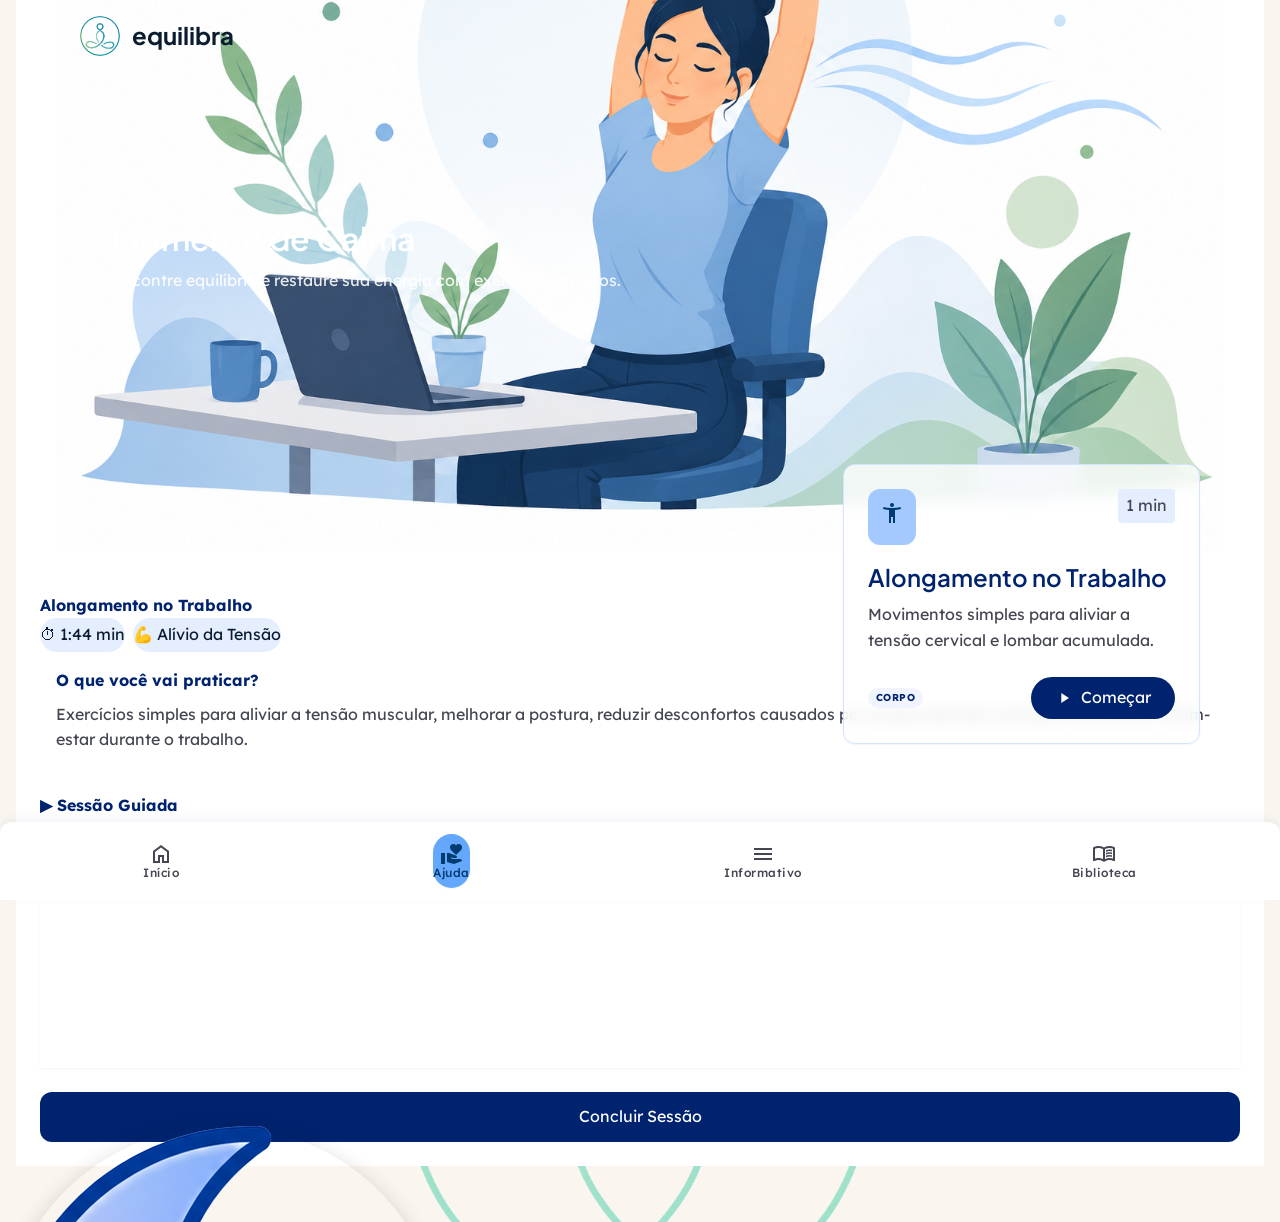
==== commit 369de588: "feature - atualização de design" ====
--- a/pages/ajuda.html
+++ b/pages/ajuda.html
@@ -1499,21 +1499,6 @@
 
     </a>
 
-    <!-- Jornada -->
-    <a href="jornada.html"
-       class="flex flex-col items-center justify-center text-on-surface-variant dark:text-on-tertiary-container px-4 py-1 hover:text-primary dark:hover:text-primary-fixed transition-all duration-300 active:scale-90">
-
-    <span class="material-symbols-outlined"
-          style="font-variation-settings: 'FILL' 0;">
-
-        directions_walk
-
-    </span>
-
-    <span class="font-label-sm text-label-sm">
-        Jornada
-    </span>
-</a>
 </nav>
 <button
 
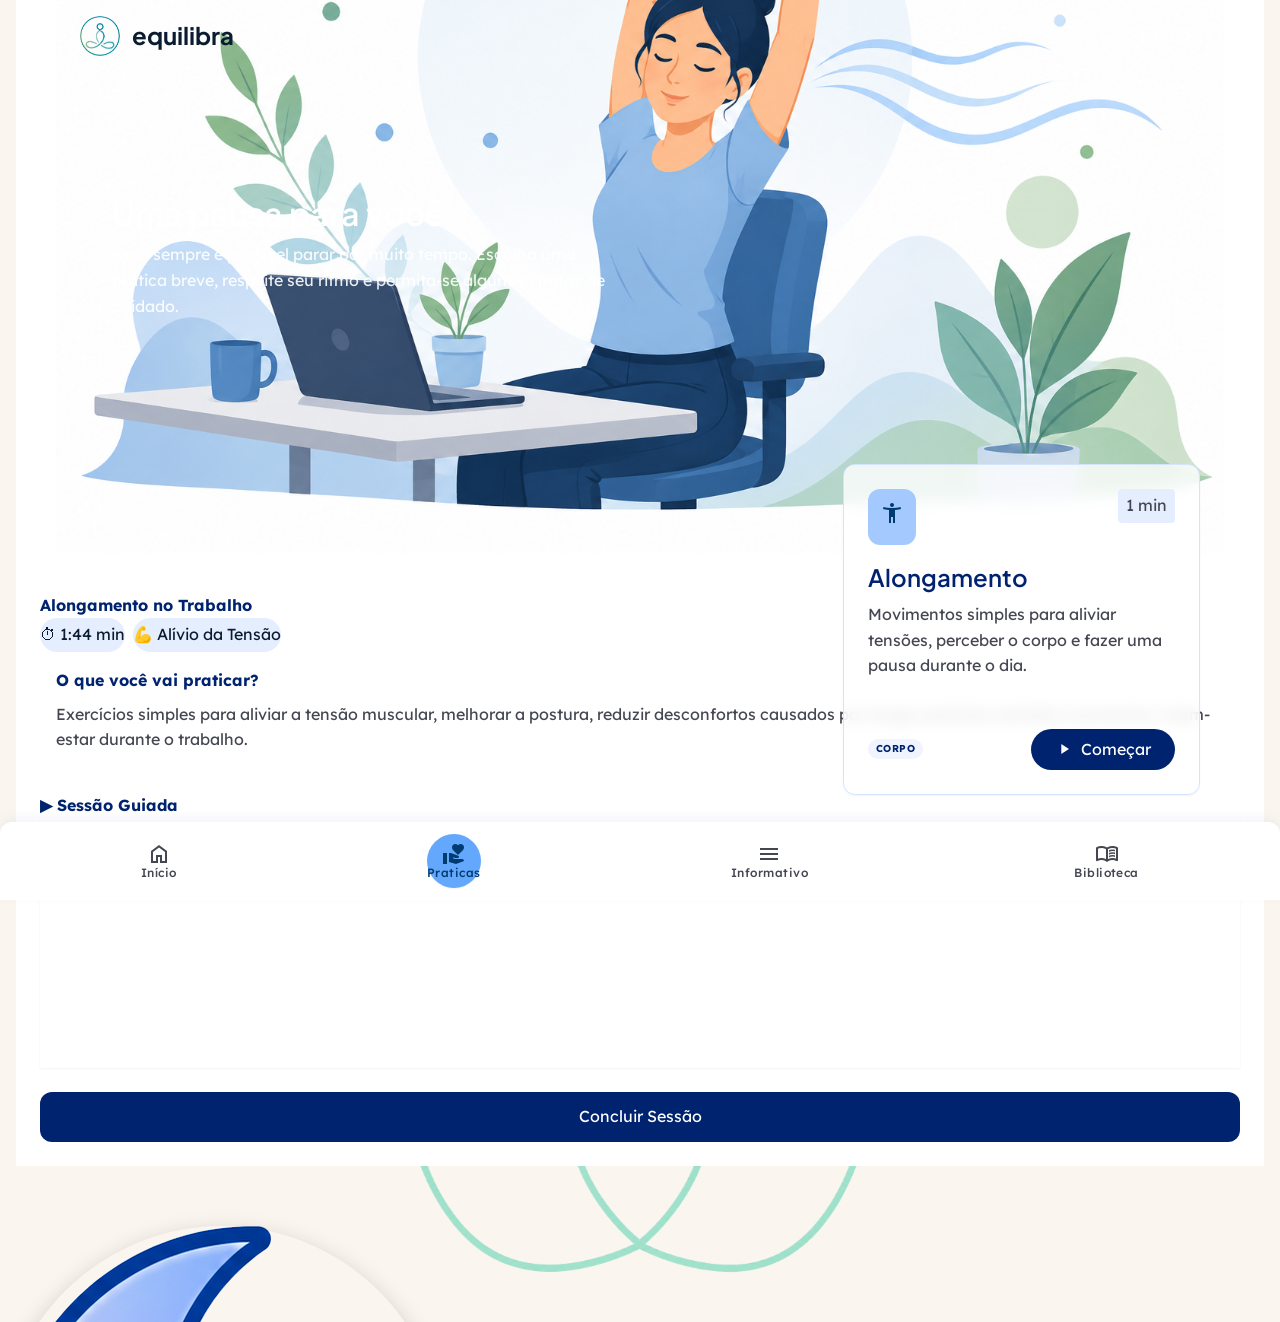
==== commit 2934578a: "feature - atualização de design" ====
--- a/pages/ajuda.html
+++ b/pages/ajuda.html
@@ -1,7 +1,7 @@
 ﻿<!DOCTYPE html><html lang="pt-BR"><head>
 <meta charset="utf-8">
 <meta content="width=device-width, initial-scale=1.0" name="viewport">
-<title>equilibra - Ajuda</title>
+<title>equilibra - Praticas</title>
 <script src="https://cdn.tailwindcss.com?plugins=forms,container-queries"></script>
 <script src="https://cdn.jsdelivr.net/npm/@supabase/supabase-js@2"></script>
 <script src="../scripts/supabase.js"></script>
@@ -395,6 +395,7 @@
             "Exercício Diafragmático";
 
         benefits.innerHTML = `
+            <p>Uma prática simples que pode ajudar a desacelerar a respiração e reduzir a tensão.</p><br>
             <strong>Benefícios</strong><br>
             • Reduz ansiedade<br>
             • Promove relaxamento<br>
@@ -420,6 +421,7 @@
             "Narinas Alternadas";
 
         benefits.innerHTML = `
+            <p>Uma prática simples que pode ajudar a desacelerar a respiração e reduzir a tensão.</p><br>
             <strong>Benefícios</strong><br>
             • Melhora concentração<br>
             • Promove equilíbrio emocional<br>
@@ -767,7 +769,10 @@
 </div>
 <h1 class="font-headline-md text-headline-md font-bold text-[#6EAF8B]">equilibra</h1>
 </div>
-
+<button onclick="logout()" class="text-on-primary flex items-center gap-2">
+    <span class="material-symbols-outlined">logout</span>
+    Sair
+</button>
 </header>
 <main class="pt-24 px-margin-mobile md:px-margin-desktop max-w-container-max-width mx-auto">
 <!-- Hero Section -->
@@ -778,8 +783,8 @@
 <div class="absolute inset-0 bg-gradient-to-r from-primary/40 to-transparent"></div>
 </div>
 <div class="relative z-10 max-w-lg">
-<h2 class="font-headline-lg text-headline-lg text-on-primary mb-2">Momento de Calma</h2>
-<p class="text-on-primary opacity-90 font-body-lg">Encontre equilíbrio e restaure sua energia com exercícios guiados.</p>
+<h2 class="font-headline-lg text-headline-lg text-on-primary mb-2">Uma pausa para você</h2>
+<p class="text-on-primary opacity-90 font-body-lg">Nem sempre é possível parar por muito tempo. Escolha uma prática breve, respeite seu ritmo e permita-se alguns minutos de cuidado.</p>
 </div>
 </div>
 </section>
@@ -795,7 +800,7 @@
 <span class="font-label-sm text-on-surface-variant bg-surface-container px-2 py-1 rounded">5 min</span>
 </div>
 <h3 class="font-headline-md text-headline-md text-primary mb-2">Respiração Guiada</h3>
-<p class="text-on-surface-variant font-body-sm mb-6 flex-grow">Técnica 4-7-8 para reduzir a ansiedade instantaneamente entre as aulas.</p>
+<p class="text-on-surface-variant font-body-sm mb-6 flex-grow">Práticas breves para desacelerar, regular a respiração e trazer mais tranquilidade ao momento presente.</p>
 <div class="flex items-center justify-between">
 <div class="flex gap-1">
 <span class="px-2 py-0.5 bg-surface-container-low text-primary rounded-full text-[10px] font-bold uppercase tracking-wider">Calma</span>
@@ -844,7 +849,7 @@
 
         <p class="text-on-surface-variant mb-6">
 
-            Escolha uma técnica para iniciar.
+            Práticas disponíveis:
 
         </p>
 
@@ -1205,7 +1210,7 @@
     <!-- Título -->
     <h2 class="text-3xl font-bold text-primary mb-2">
 
-        Meditação Rápida
+        Meditação
 
     </h2>
 
@@ -1290,8 +1295,8 @@
 </div>
 <span class="font-label-sm text-on-surface-variant bg-surface-container px-2 py-1 rounded">5 min</span>
 </div>
-<h3 class="font-headline-md text-headline-md text-primary mb-2">Meditação Rápida</h3>
-<p class="text-on-surface-variant font-body-sm mb-6 flex-grow">Foco pleno no presente para organizar pensamentos durante o intervalo.</p>
+<h3 class="font-headline-md text-headline-md text-primary mb-2">Meditação</h3>
+<p class="text-on-surface-variant font-body-sm mb-6 flex-grow">Práticas breves para direcionar a atenção ao momento presente, desacelerar e organizar os pensamentos.</p>
 <div class="flex items-center justify-between">
 <div class="flex gap-1">
 <span class="px-2 py-0.5 bg-surface-container-low text-primary rounded-full text-[10px] font-bold uppercase tracking-wider">Foco</span>
@@ -1418,8 +1423,8 @@
 </div>
 <span class="font-label-sm text-on-surface-variant bg-surface-container px-2 py-1 rounded">1 min</span>
 </div>
-<h3 class="font-headline-md text-headline-md text-primary mb-2">Alongamento no Trabalho</h3>
-<p class="text-on-surface-variant font-body-sm mb-6 flex-grow">Movimentos simples para aliviar a tensão cervical e lombar acumulada.</p>
+<h3 class="font-headline-md text-headline-md text-primary mb-2">Alongamento</h3>
+<p class="text-on-surface-variant font-body-sm mb-6 flex-grow">Movimentos simples para aliviar tensões, perceber o corpo e fazer uma pausa durante o dia.</p>
 <div class="flex items-center justify-between">
 <div class="flex gap-1">
 <span class="px-2 py-0.5 bg-surface-container-low text-primary rounded-full text-[10px] font-bold uppercase tracking-wider">Corpo</span>
@@ -1434,7 +1439,8 @@
 </section>
 <!-- Secondary Section: Recent Sessions -->
 <section class="mb-stack-lg">
-<h2 class="font-headline-md text-headline-md text-primary mb-stack-sm px-2">Playlist</h2>
+<h2 class="font-headline-md text-headline-md text-primary mb-stack-sm px-2">Áudios e vídeos</h2>
+<p class="text-on-surface-variant font-body-sm mb-6 flex-grow">Encontre recursos de áudios e vídeos para acompanhar seus momentos de cuidado e bem-estar.</p>
 <iframe data-testid="embed-iframe" style="border-radius:12px" src="https://open.spotify.com/embed/episode/5l8SLXOEHAjo23EJmgkhKD?utm_source=generator" width="100%" height="152" frameBorder="0" allowfullscreen="" allow="autoplay; clipboard-write; encrypted-media; fullscreen; picture-in-picture" loading="lazy"></iframe>
 <div class="flex items-center gap-4 p-3 hover:bg-surface-container-low rounded-lg transition-colors cursor-pointer group">
 <div class="w-16 h-16 rounded-lg overflow-hidden flex-shrink-0 relative">
@@ -1459,7 +1465,7 @@
         </span>
 
     </a>
-    <!-- Ajuda -->
+    <!-- Praticas -->
     <a href="ajuda.html"
        class="flex flex-col items-center justify-center bg-secondary-container dark:bg-primary-container text-on-secondary-container dark:text-on-primary-container rounded-full px-5 py-2 shadow-sm ring-1 ring-primary/10 active:scale-90 transition-all duration-300">
 
@@ -1468,7 +1474,7 @@
             volunteer_activism
         </span>
         <span class="font-label-sm text-label-sm">
-            Ajuda
+            Praticas
         </span>
 
     </a>
@@ -1521,4 +1527,5 @@
 </button>
 <script src="../scripts/theme.js"></script>
 <script src="../scripts/global.js"></script>
+<script src="../scripts/auth.js"></script>
 </body></html>
